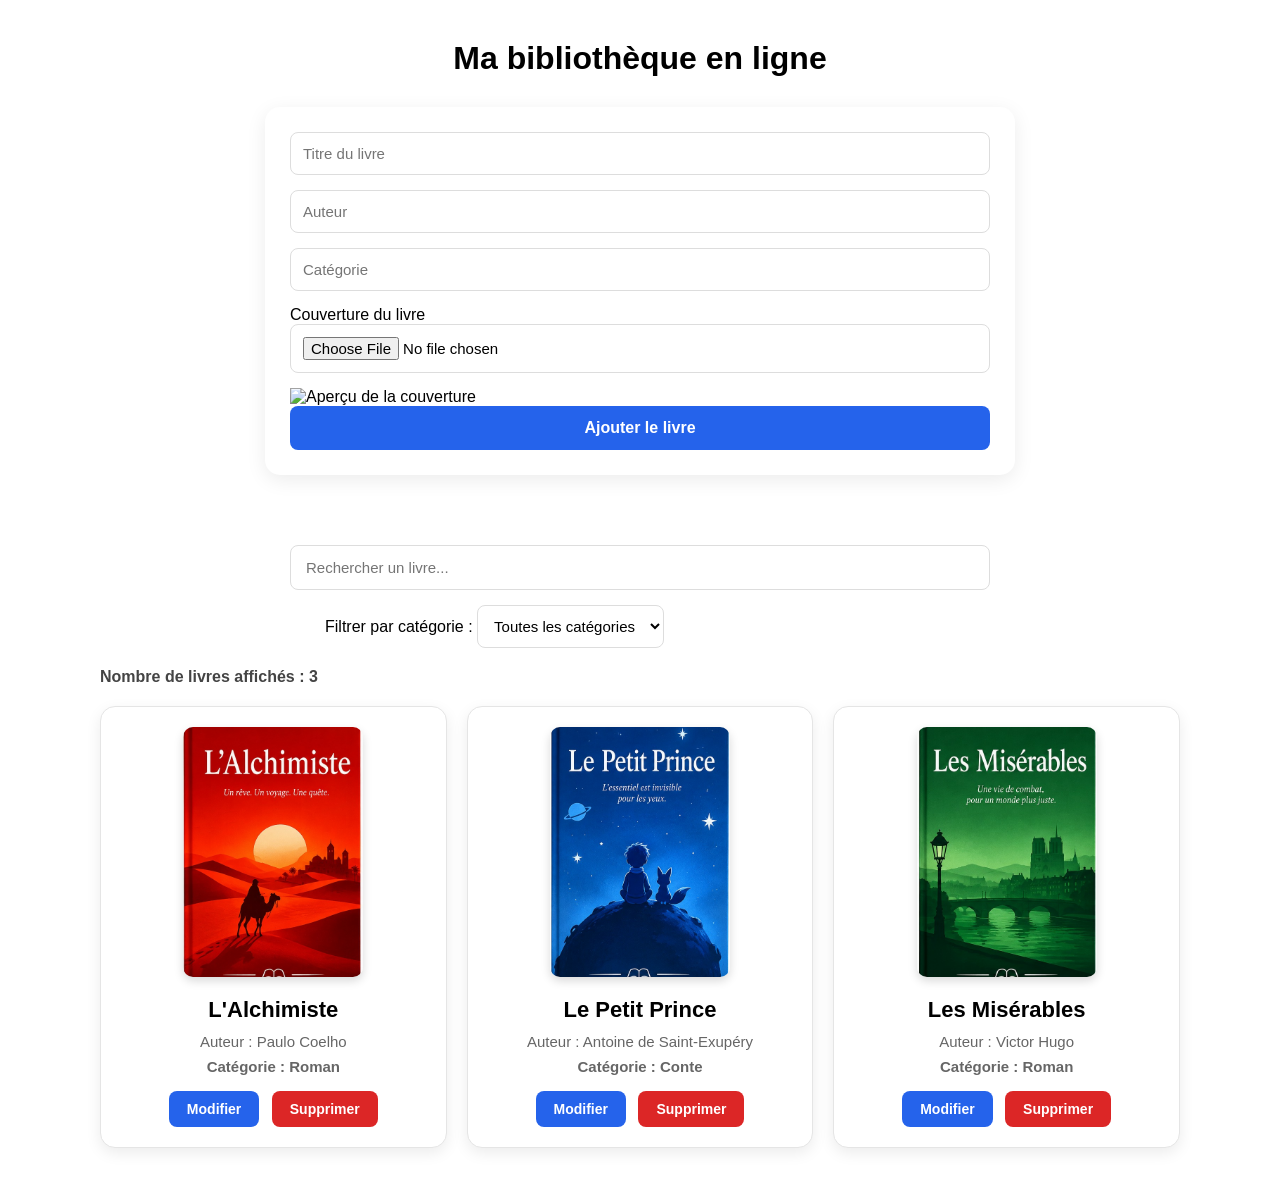
==== index.html @ dc3c6e4f "Premier commit : bibliothèque en ligne" ====
<!DOCTYPE html>
<html lang="fr">

<head>

    <meta charset="UTF-8">

    <meta name="viewport" content="width=device-width, initial-scale=1.0">

    <title>Bibliothèque en ligne</title>

    <link rel="stylesheet" href="style.css">

</head>

<body>

    <h1>Ma bibliothèque en ligne</h1>

    <form id="formulaire-livre">

        <input
            type="text"
            id="titre"
            placeholder="Titre du livre"
            required
        >

        <input
            type="text"
            id="auteur"
            placeholder="Auteur"
            required
        >

        <input
            type="text"
            id="categorie"
            placeholder="Catégorie"
            required
        >

        <label for="image">Couverture du livre</label>

<input
    type="file"
    id="image"
    accept="image/*"
>

<img
    id="aperçu-image"
    src=""
    alt="Aperçu de la couverture"
>
        <button type="submit" id="bouton-formulaire">
    Ajouter le livre
</button>

<button
    type="button"
    id="bouton-annuler"
    style="display: none;"
>
    Annuler la modification
</button>
    </form>
<div id="message"></div>
    <div class="recherche">

        <input
            type="text"
            id="recherche"
            placeholder="Rechercher un livre..."
        >  
      <div class="filtre-categorie">

    <label for="filtre-categorie">
        Filtrer par catégorie :
    </label>

    <select id="filtre-categorie">

        <option value="">
            Toutes les catégories
        </option>

    </select>

</div>

    </div>

    <p id="nombre-livres">Nombre de livres : 0</p>

    <div id="liste-livres"></div>

    <script src="script.js"></script>

</body>

</html>
---- style.css ----
body {
    font-family: Arial, sans-serif;
    margin: 40px;
}

h1 {
    text-align: center;
}
.carte-livre {
    border: 1px solid #ddd;
}
.carte-livre {

    border: 1px solid #ddd;
padding: 20px;
margin: 0;
border-radius: 10px;
box-shadow: 0 2px 8px rgba(0, 0, 0, 0.1);
}

.carte-livre p {
    margin: 8px 0;
    color: #666;
    font-size: 15px;
}

.carte-livre p:last-of-type {
    font-weight: bold;
}

#liste-livres {

    display: grid;
grid-template-columns: repeat(3, 1fr);
gap: 20px;
}
.carte-livre h2 {
    margin-top: 0;
    margin-bottom: 10px;
    font-size: 22px;
    font-weight: bold;
}
@media (max-width: 900px) {

    #liste-livres {

        grid-template-columns: repeat(2, 1fr);

    }
@media (max-width: 600px) {

    body {

        margin: 20px;

    }

    #liste-livres {

        grid-template-columns: 1fr;

    }

}
}

#liste-livres > p {
    grid-column: 1 / -1;
    text-align: center;
    padding: 40px 20px;
    color: #777;
    font-size: 18px;
}

.bouton-supprimer {

    background-color: #dc3545;

    color: white;

    border: none;

    padding: 10px 15px;

    border-radius: 6px;

    cursor: pointer;

    font-size: 14px;

}
.bouton-supprimer:hover {

    background-color: #b02a37;

}

#message {
    margin: 20px 0;
    padding: 10px;
    text-align: center;
    font-weight: bold;
}

.couverture-livre {
    width: 180px;
    height: 250px;
    object-fit: cover;
    display: block;
    margin: 0 auto 15px;
}
#liste-livres {
    display: grid;
    grid-template-columns: repeat(3, 1fr);
    gap: 20px;
    margin-top: 20px;
}

.carte-livre {
    padding: 20px;
    text-align: center;
    border: 1px solid #e5e5e5;
    border-radius: 15px;
    background-color: white;
    box-shadow: 0 5px 15px rgba(0, 0, 0, 0.08);
    transition: transform 0.3s ease, box-shadow 0.3s ease;
    animation: apparitionCarte 0.4s ease;
}
.couverture-livre {
    width: 180px;
    height: 250px;
    object-fit: cover;
    border-radius: 10px;
    display: block;
    margin: 0 auto 20px;
    box-shadow: 0 4px 10px rgba(0, 0, 0, 0.15);
}

.carte-livre:hover {
    transform: translateY(-5px);
    box-shadow: 0 10px 25px rgba(0, 0, 0, 0.12);
}

#nombre-livres {
    width: 90%;
    max-width: 1200px;
    margin: 20px auto;
    font-size: 16px;
    font-weight: bold;
    color: #444;
}

#formulaire-livre {
    width: 90%;
    max-width: 700px;
    margin: 30px auto;
    padding: 25px;
    background-color: white;
    border-radius: 15px;
    box-shadow: 0 5px 20px rgba(0, 0, 0, 0.08);
}

#formulaire-livre input[type="text"],
#formulaire-livre input[type="file"] {
    width: 100%;
    box-sizing: border-box;
    padding: 12px;
    margin-bottom: 15px;
    border: 1px solid #ddd;
    border-radius: 8px;
    font-size: 15px;
}

#formulaire-livre input:focus {
    outline: none;
    border-color: #2563eb;
    box-shadow: 0 0 0 3px rgba(37, 99, 235, 0.1);
}

#bouton-formulaire {
    width: 100%;
    padding: 13px;
    border: none;
    border-radius: 8px;
    background-color: #2563eb;
    color: white;
    font-size: 16px;
    font-weight: bold;
    cursor: pointer;
    transition: background-color 0.2s ease, transform 0.2s ease;
}

#bouton-formulaire:hover {
    background-color: #1d4ed8;
    transform: translateY(-2px);
}

.recherche,
.filtre-categorie {
    width: 90%;
    max-width: 700px;
    margin: 15px auto;
}

#filtre-categorie {
    padding: 11px 12px;
    border: 1px solid #ddd;
    border-radius: 8px;
    font-size: 15px;
    background-color: white;
    cursor: pointer;
}

#filtre-categorie:focus {
    outline: none;
    border-color: #2563eb;
}

#recherche {
    width: 100%;
    box-sizing: border-box;
    padding: 13px 15px;
    border: 1px solid #ddd;
    border-radius: 8px;
    font-size: 15px;
}

#recherche:focus {
    outline: none;
    border-color: #2563eb;
    box-shadow: 0 0 0 3px rgba(37, 99, 235, 0.1);
}

.bouton-modifier,
.bouton-supprimer {
    border: none;
    padding: 10px 18px;
    margin: 8px 4px 0;
    border-radius: 8px;
    cursor: pointer;
    font-size: 14px;
    font-weight: bold;
    transition: transform 0.2s ease, opacity 0.2s ease;
}

.bouton-modifier:hover,
.bouton-supprimer:hover {
    transform: translateY(-2px);
    opacity: 0.9;
}

.bouton-modifier {
    background-color: #2563eb;
    color: white;
}

.bouton-supprimer {
    background-color: #dc2626;
    color: white;
}

.bouton-modifier:hover {
    background-color: #1d4ed8;
}

.bouton-supprimer:hover {
    background-color: #b91c1c;
}
@media (max-width: 900px) {

    #liste-livres {
        grid-template-columns: repeat(2, 1fr);
    }

}

@media (max-width: 600px) {

    body {
        margin: 20px;
    }

    h1 {
        font-size: 28px;
    }

   @keyframes apparitionCarte {

    from {
        opacity: 0;
        transform: translateY(15px);
    }

    to {
        opacity: 1;
        transform: translateY(0);
    }

}

    #formulaire-livre {
        width: 100%;
        padding: 20px;
        box-sizing: border-box;
    }

    .recherche,
    .filtre-categorie {
        width: 100%;
    }

    #liste-livres {
        grid-template-columns: 1fr;
        width: 100%;
    }

    .couverture-livre {
        width: 150px;
        height: 210px;
    }

    .bouton-modifier,
    .bouton-supprimer {
        padding: 10px 14px;
    }
}

#liste-livres {
    width: 90%;
    max-width: 1200px;
    margin: 20px auto;
}
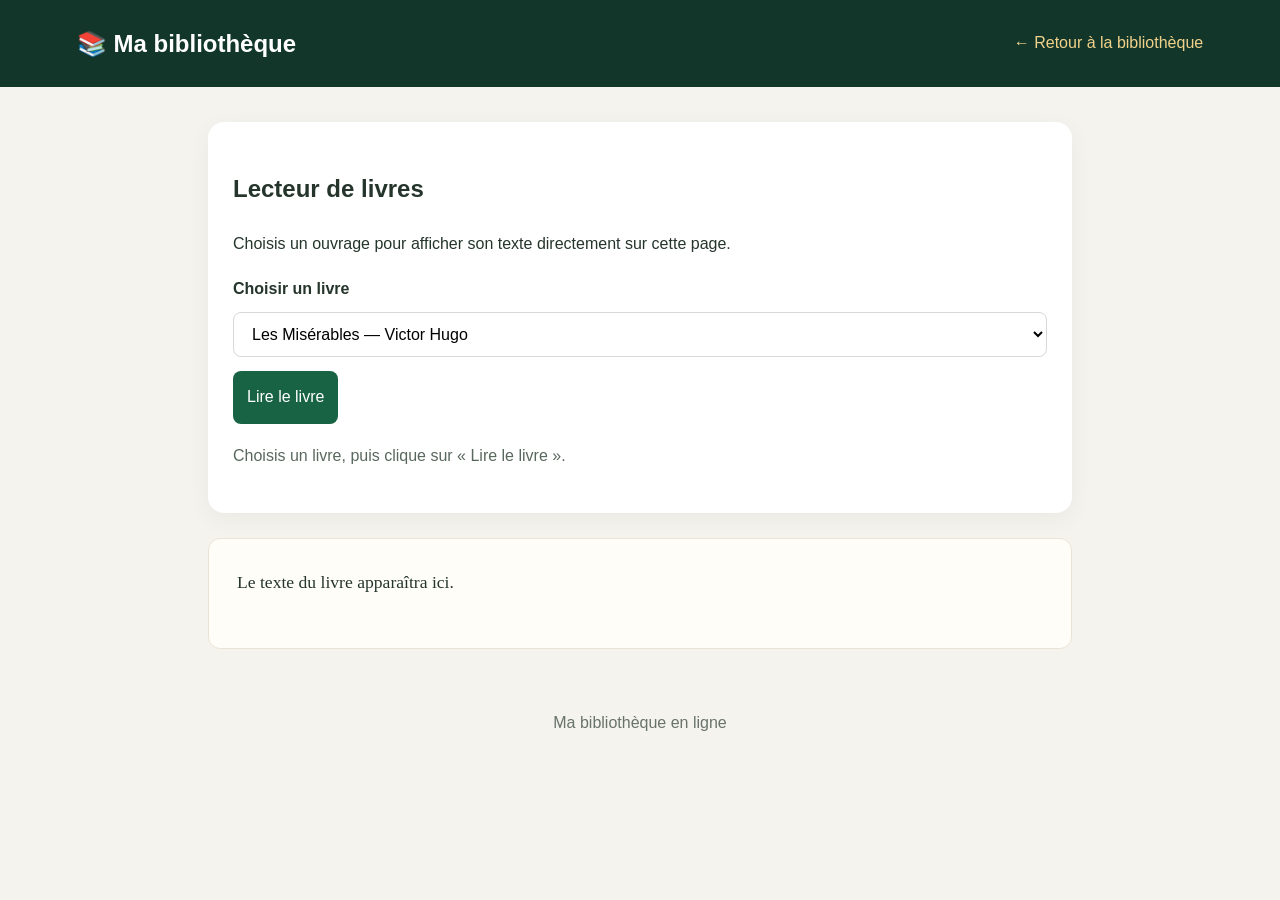
==== commit b3cbcf47: "Update index.html" ====
--- a/index.html
+++ b/index.html
@@ -1,102 +1,184 @@
+
 <!DOCTYPE html>
 <html lang="fr">
+<head>
+  <meta charset="UTF-8">
+  <meta name="viewport" content="width=device-width, initial-scale=1.0">
+  <meta name="theme-color" content="#12372a">
+  <title>Lecteur de livres | Ma bibliothèque</title>
+  <style>
+    * { box-sizing: border-box; }
+    body {
+      margin: 0;
+      font-family: Arial, sans-serif;
+      background: #f5f3ed;
+      color: #25352c;
+      line-height: 1.8;
+    }
+    header {
+      background: #12372a;
+      color: white;
+      padding: 22px 6%;
+      display: flex;
+      justify-content: space-between;
+      align-items: center;
+      flex-wrap: wrap;
+      gap: 12px;
+    }
+    header h1 { margin: 0; font-size: 1.5rem; }
+    header a { color: #f2d28b; text-decoration: none; }
+    main {
+      max-width: 900px;
+      margin: 35px auto;
+      padding: 0 18px;
+    }
+    .panel {
+      background: white;
+      border-radius: 16px;
+      padding: 25px;
+      box-shadow: 0 6px 25px #0000000c;
+    }
+    label { display: block; font-weight: bold; margin-bottom: 8px; }
+    select, button {
+      font: inherit;
+      padding: 12px 14px;
+      border-radius: 8px;
+    }
+    select {
+      width: 100%;
+      border: 1px solid #d5d9d4;
+      background: white;
+      margin-bottom: 14px;
+    }
+    button {
+      background: #176344;
+      color: white;
+      border: 0;
+      cursor: pointer;
+    }
+    button:hover { background: #104b32; }
+    #status { color: #59685e; margin: 18px 0; }
+    article {
+      margin-top: 25px;
+      padding: 28px;
+      background: #fffdf8;
+      border: 1px solid #e9e3d7;
+      border-radius: 12px;
+      font-family: Georgia, serif;
+      font-size: 1.1rem;
+      overflow-wrap: anywhere;
+    }
+    article h1, article h2, article h3 { line-height: 1.4; }
+    article p { margin: 0 0 1.2em; }
+    .source { margin-top: 20px; }
+    .source a { color: #176344; }
+    footer { text-align: center; padding: 25px; color: #68736b; }
+    @media (max-width: 600px) {
+      .panel, article { padding: 18px; }
+      header { padding: 18px; }
+    }
+  </style>
+</head>
+<body>
+  <header>
+    <h1>📚 Ma bibliothèque</h1>
+    <a href="index.html">← Retour à la bibliothèque</a>
+  </header>
 
-<head>
+  <main>
+    <section class="panel">
+      <h2>Lecteur de livres</h2>
+      <p>Choisis un ouvrage pour afficher son texte directement sur cette page.</p>
 
-    <meta charset="UTF-8">
+      <label for="bookSelect">Choisir un livre</label>
+      <select id="bookSelect">
+        <option value="Les_Mis%C3%A9rables/Tome_1">Les Misérables — Victor Hugo</option>
+        <option value="Le_Petit_Prince">Le Petit Prince — Antoine de Saint-Exupéry</option>
+        <option value="L%27Alchimiste">L’Alchimiste — Paulo Coelho</option>
+      </select>
 
-    <meta name="viewport" content="width=device-width, initial-scale=1.0">
+      <button id="readButton" type="button">Lire le livre</button>
+      <p id="status" role="status">Choisis un livre, puis clique sur « Lire le livre ».</p>
+    </section>
 
-    <title>Bibliothèque en ligne</title>
+    <article id="bookText">
+      <p>Le texte du livre apparaîtra ici.</p>
+    </article>
 
-    <link rel="stylesheet" href="style.css">
+    <p class="source" id="sourceLink"></p>
+  </main>
 
-</head>
+  <footer>Ma bibliothèque en ligne</footer>
 
-<body>
+  <script>
+    const select = document.getElementById("bookSelect");
+    const button = document.getElementById("readButton");
+    const status = document.getElementById("status");
+    const bookText = document.getElementById("bookText");
+    const sourceLink = document.getElementById("sourceLink");
 
-    <h1>Ma bibliothèque en ligne</h1>
+    async function loadBook() {
+      const page = select.value;
+      const title = select.options[select.selectedIndex].text;
 
-    <form id="formulaire-livre">
+      status.textContent = "Chargement du livre…";
+      bookText.replaceChildren();
+      sourceLink.replaceChildren();
 
-        <input
-            type="text"
-            id="titre"
-            placeholder="Titre du livre"
-            required
-        >
+      const url = "https://fr.wikisource.org/w/api.php?action=parse&page="
+        + page
+        + "&prop=text&format=json&origin=*";
 
-        <input
-            type="text"
-            id="auteur"
-            placeholder="Auteur"
-            required
-        >
+      try {
+        const response = await fetch(url);
+        if (!response.ok) throw new Error("Erreur réseau");
 
-        <input
-            type="text"
-            id="categorie"
-            placeholder="Catégorie"
-            required
-        >
+        const data = await response.json();
+        const html = data.parse && data.parse.text && data.parse.text["*"];
 
-        <label for="image">Couverture du livre</label>
+        if (!html) throw new Error("Texte indisponible");
 
-<input
-    type="file"
-    id="image"
-    accept="image/*"
->
+        const documentLivre = new DOMParser().parseFromString(html, "text/html");
+        documentLivre.querySelectorAll(
+          "script,style,iframe,form,nav,.navbox,.mw-editsection,.reference"
+        ).forEach(element => element.remove());
 
-<img
-    id="aperçu-image"
-    src=""
-    alt="Aperçu de la couverture"
->
-        <button type="submit" id="bouton-formulaire">
-    Ajouter le livre
-</button>
+        const contenu = documentLivre.querySelector(".mw-parser-output")
+          || documentLivre.body;
 
-<button
-    type="button"
-    id="bouton-annuler"
-    style="display: none;"
->
-    Annuler la modification
-</button>
-    </form>
-<div id="message"></div>
-    <div class="recherche">
+        const elements = contenu.querySelectorAll("h2,h3,h4,p,blockquote,ol,ul");
 
-        <input
-            type="text"
-            id="recherche"
-            placeholder="Rechercher un livre..."
-        >  
-      <div class="filtre-categorie">
+        if (!elements.length) throw new Error("Aucun texte trouvé");
 
-    <label for="filtre-categorie">
-        Filtrer par catégorie :
-    </label>
+        elements.forEach(element => {
+          const clone = document.createElement(element.tagName.toLowerCase());
+          clone.textContent = element.textContent.trim();
+          if (clone.textContent) bookText.appendChild(clone);
+        });
 
-    <select id="filtre-categorie">
+        if (!bookText.textContent.trim()) throw new Error("Texte vide");
 
-        <option value="">
-            Toutes les catégories
-        </option>
+        status.textContent = "Lecture : " + title;
+        const link = document.createElement("a");
+        link.href = "https://fr.wikisource.org/wiki/" + page;
+        link.target = "_blank";
+        link.rel = "noopener noreferrer";
+        link.textContent = "Consulter également la source sur Wikisource";
+        sourceLink.appendChild(link);
+      } catch (error) {
+        status.textContent =
+          "Impossible de charger ce texte pour le moment. Vérifie ta connexion ou essaie la source ci-dessous.";
 
-    </select>
+        const link = document.createElement("a");
+        link.href = "https://fr.wikisource.org/wiki/" + page;
+        link.target = "_blank";
+        link.rel = "noopener noreferrer";
+        link.textContent = "Ouvrir " + title + " sur Wikisource";
+        sourceLink.appendChild(link);
+      }
+    }
 
-</div>
-
-    </div>
-
-    <p id="nombre-livres">Nombre de livres : 0</p>
-
-    <div id="liste-livres"></div>
-
-    <script src="script.js"></script>
-
+    button.addEventListener("click", loadBook);
+  </script>
 </body>
-
-</html>+</html>
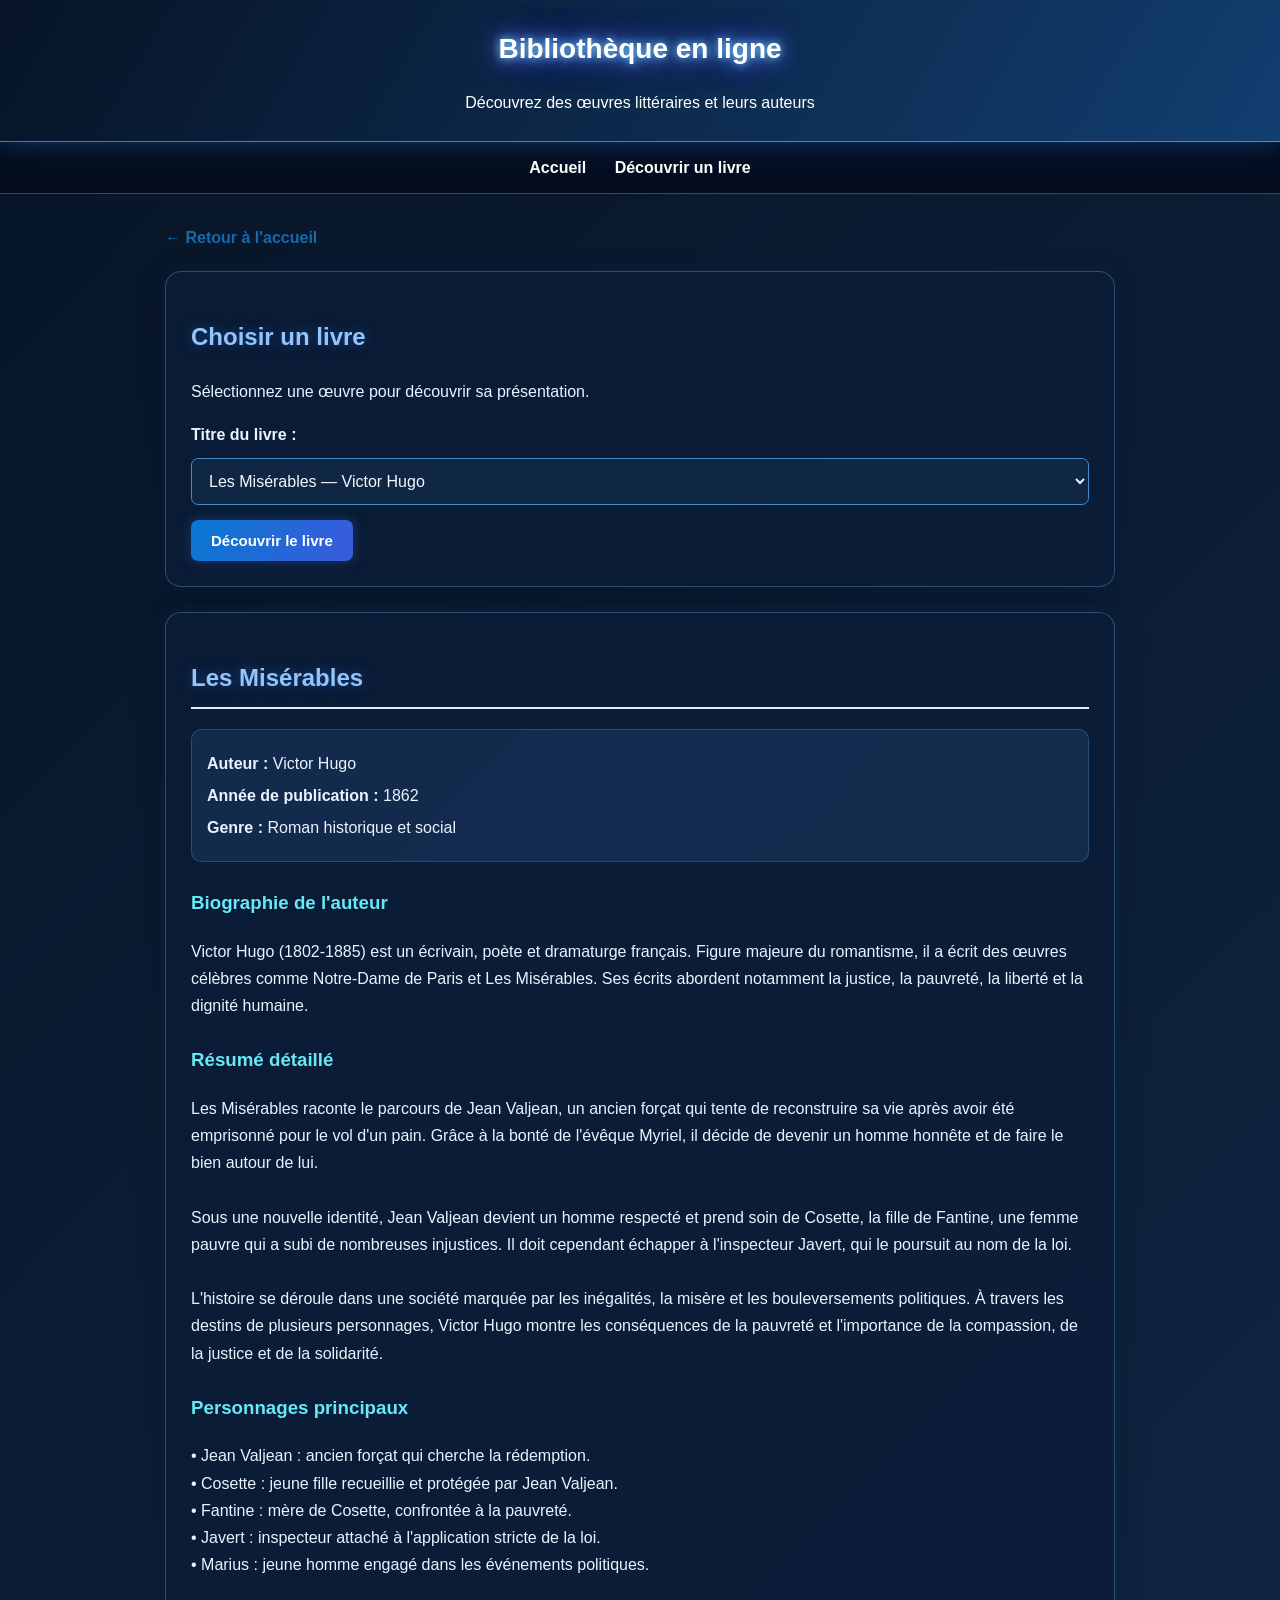
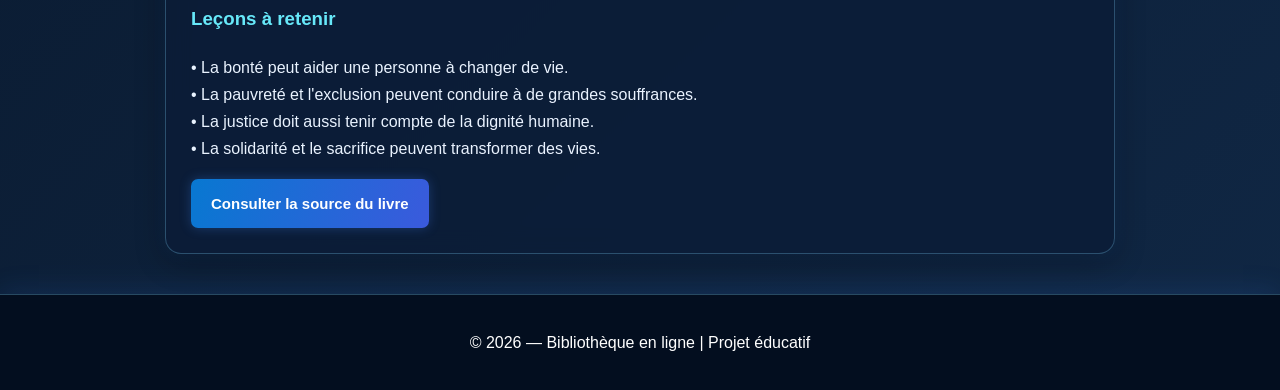
==== commit 879b0cba: "Update index.html" ====
--- a/index.html
+++ b/index.html
@@ -4,181 +4,583 @@
 <head>
   <meta charset="UTF-8">
   <meta name="viewport" content="width=device-width, initial-scale=1.0">
-  <meta name="theme-color" content="#12372a">
-  <title>Lecteur de livres | Ma bibliothèque</title>
+  <title>Découvrir un livre | Bibliothèque en ligne</title>
   <style>
-    * { box-sizing: border-box; }
+    * {
+      box-sizing: border-box;
+    }
+
     body {
       margin: 0;
       font-family: Arial, sans-serif;
-      background: #f5f3ed;
-      color: #25352c;
-      line-height: 1.8;
-    }
+      background: #f3f5f9;
+      color: #263238;
+      line-height: 1.7;
+    }
+
     header {
-      background: #12372a;
+      background: #17365d;
       color: white;
-      padding: 22px 6%;
-      display: flex;
-      justify-content: space-between;
-      align-items: center;
-      flex-wrap: wrap;
-      gap: 12px;
-    }
-    header h1 { margin: 0; font-size: 1.5rem; }
-    header a { color: #f2d28b; text-decoration: none; }
+      padding: 25px 15px;
+      text-align: center;
+    }
+
+    header h1 {
+      margin: 0;
+      font-size: 28px;
+    }
+
+    header p {
+      margin-bottom: 0;
+    }
+
+    nav {
+      background: #102744;
+      padding: 12px;
+      text-align: center;
+    }
+
+    nav a {
+      color: white;
+      text-decoration: none;
+      margin: 0 12px;
+      font-weight: bold;
+    }
+
+    nav a:hover {
+      text-decoration: underline;
+    }
+
     main {
-      max-width: 900px;
-      margin: 35px auto;
-      padding: 0 18px;
-    }
-    .panel {
+      width: 92%;
+      max-width: 950px;
+      margin: 30px auto;
+    }
+
+    .selection,
+    .carte {
       background: white;
-      border-radius: 16px;
       padding: 25px;
-      box-shadow: 0 6px 25px #0000000c;
-    }
-    label { display: block; font-weight: bold; margin-bottom: 8px; }
-    select, button {
-      font: inherit;
-      padding: 12px 14px;
-      border-radius: 8px;
-    }
+      border-radius: 12px;
+      box-shadow: 0 4px 14px rgba(0, 0, 0, 0.08);
+      margin-bottom: 25px;
+    }
+
+    label {
+      display: block;
+      margin-bottom: 10px;
+      font-weight: bold;
+    }
+
     select {
       width: 100%;
-      border: 1px solid #d5d9d4;
+      padding: 13px;
+      border: 1px solid #cbd5e1;
+      border-radius: 7px;
+      font-size: 16px;
       background: white;
-      margin-bottom: 14px;
-    }
-    button {
-      background: #176344;
+      margin-bottom: 15px;
+    }
+
+    button,
+    .bouton {
+      display: inline-block;
+      background: #1769aa;
       color: white;
-      border: 0;
+      border: none;
+      padding: 12px 20px;
+      border-radius: 7px;
+      font-size: 15px;
+      font-weight: bold;
+      text-decoration: none;
       cursor: pointer;
     }
-    button:hover { background: #104b32; }
-    #status { color: #59685e; margin: 18px 0; }
-    article {
+
+    button:hover,
+    .bouton:hover {
+      background: #104b7c;
+    }
+
+    .carte h2 {
+      color: #17365d;
+      border-bottom: 2px solid #e5edf5;
+      padding-bottom: 8px;
+    }
+
+    .carte h3 {
+      color: #1769aa;
       margin-top: 25px;
-      padding: 28px;
-      background: #fffdf8;
-      border: 1px solid #e9e3d7;
-      border-radius: 12px;
-      font-family: Georgia, serif;
-      font-size: 1.1rem;
-      overflow-wrap: anywhere;
-    }
-    article h1, article h2, article h3 { line-height: 1.4; }
-    article p { margin: 0 0 1.2em; }
-    .source { margin-top: 20px; }
-    .source a { color: #176344; }
-    footer { text-align: center; padding: 25px; color: #68736b; }
+    }
+
+    .infos {
+      background: #edf5fc;
+      padding: 15px;
+      border-radius: 8px;
+      margin: 18px 0;
+    }
+
+    .infos p {
+      margin: 5px 0;
+    }
+
+    #resume,
+    #biographie,
+    #personnages,
+    #lecons {
+      white-space: pre-line;
+    }
+
+    .retour {
+      display: inline-block;
+      margin-bottom: 20px;
+      color: #1769aa;
+      font-weight: bold;
+      text-decoration: none;
+    }
+
+    footer {
+      background: #102744;
+      color: white;
+      text-align: center;
+      padding: 18px;
+      margin-top: 40px;
+    }
+
     @media (max-width: 600px) {
-      .panel, article { padding: 18px; }
-      header { padding: 18px; }
-    }
+      header h1 {
+        font-size: 23px;
+      }
+
+      nav a {
+        display: inline-block;
+        margin: 5px 8px;
+      }
+
+      .selection,
+      .carte {
+        padding: 18px;
+      }
+    }
+    /* ===== AMBIANCE LUMINEUSE ANIMÉE ===== */
+
+body {
+  position: relative;
+  overflow-x: hidden;
+  background: linear-gradient(
+    135deg,
+    #071426,
+    #102744,
+    #201447,
+    #071426
+  );
+  background-size: 300% 300%;
+  animation: fondLumineux 14s ease infinite;
+  color: #f3f7ff;
+}
+
+@keyframes fondLumineux {
+  0%   { background-position: 0% 50%; }
+  50%  { background-position: 100% 50%; }
+  100% { background-position: 0% 50%; }
+}
+
+/* En-tête lumineux */
+
+header {
+  position: relative;
+  overflow: hidden;
+  background: linear-gradient(120deg, #071426, #123e70, #54258a);
+  background-size: 200% 200%;
+  animation: lumiereEntete 8s ease infinite;
+  border-bottom: 1px solid rgba(120, 190, 255, 0.6);
+  box-shadow: 0 0 25px rgba(40, 140, 255, 0.35);
+}
+
+@keyframes lumiereEntete {
+  0%   { background-position: 0% 50%; }
+  50%  { background-position: 100% 50%; }
+  100% { background-position: 0% 50%; }
+}
+
+header h1 {
+  text-shadow:
+    0 0 8px #7dd3fc,
+    0 0 20px #398bff,
+    0 0 35px #7c3aed;
+}
+
+/* Navigation */
+
+nav {
+  background: rgba(3, 13, 30, 0.92);
+  border-bottom: 1px solid rgba(96, 165, 250, 0.4);
+}
+
+nav a {
+  transition: color 0.3s ease, text-shadow 0.3s ease;
+}
+
+nav a:hover {
+  color: #7dd3fc;
+  text-shadow: 0 0 12px #38bdf8;
+}
+
+/* Cartes avec effet de verre */
+
+.selection,
+.carte {
+  position: relative;
+  overflow: hidden;
+  color: #eaf3ff;
+  background: rgba(12, 29, 55, 0.82);
+  border: 1px solid rgba(125, 211, 252, 0.28);
+  border-radius: 16px;
+  box-shadow:
+    0 8px 30px rgba(0, 0, 0, 0.3),
+    0 0 18px rgba(59, 130, 246, 0.12);
+  backdrop-filter: blur(12px);
+  transition:
+    transform 0.35s ease,
+    box-shadow 0.35s ease,
+    border-color 0.35s ease;
+}
+
+.selection:hover,
+.carte:hover {
+  transform: translateY(-4px);
+  border-color: rgba(125, 211, 252, 0.75);
+  box-shadow:
+    0 12px 35px rgba(0, 0, 0, 0.35),
+    0 0 22px rgba(56, 189, 248, 0.25),
+    0 0 45px rgba(139, 92, 246, 0.15);
+}
+
+.carte h2,
+.selection h2 {
+  color: #93c5fd;
+  text-shadow: 0 0 12px rgba(59, 130, 246, 0.4);
+}
+
+.carte h3 {
+  color: #67e8f9;
+}
+
+/* Zone d'informations */
+
+.infos {
+  background: rgba(30, 64, 110, 0.45);
+  border: 1px solid rgba(125, 211, 252, 0.2);
+  border-radius: 10px;
+}
+
+/* Sélecteur de livre */
+
+select {
+  color: #f3f7ff;
+  background: #102744;
+  border: 1px solid #438bd1;
+  transition: box-shadow 0.3s ease;
+}
+
+select:focus {
+  outline: none;
+  border-color: #67e8f9;
+  box-shadow: 0 0 15px rgba(34, 211, 238, 0.45);
+}
+
+/* Boutons lumineux */
+
+button,
+.bouton {
+  color: white;
+  background: linear-gradient(110deg, #0878d1, #6d3ce8);
+  background-size: 200% 200%;
+  box-shadow: 0 0 12px rgba(59, 130, 246, 0.3);
+  transition:
+    transform 0.3s ease,
+    box-shadow 0.3s ease,
+    background-position 0.4s ease;
+}
+
+button:hover,
+.bouton:hover {
+  transform: translateY(-3px) scale(1.02);
+  background-position: 100% 50%;
+  box-shadow:
+    0 0 12px #38bdf8,
+    0 0 25px rgba(59, 130, 246, 0.65),
+    0 0 40px rgba(139, 92, 246, 0.3);
+}
+
+/* Apparition progressive du contenu */
+
+.carte h2,
+.carte h3,
+.carte p,
+.carte .infos {
+  animation: apparition 0.7s ease both;
+}
+
+@keyframes apparition {
+  from {
+    opacity: 0;
+    transform: translateY(12px);
+  }
+  to {
+    opacity: 1;
+    transform: translateY(0);
+  }
+}
+
+/* Pied de page */
+
+footer {
+  background: rgba(3, 13, 30, 0.95);
+  border-top: 1px solid rgba(125, 211, 252, 0.3);
+  box-shadow: 0 -5px 25px rgba(59, 130, 246, 0.12);
+}
+
+/* Respect des préférences d'accessibilité */
+
+@media (prefers-reduced-motion: reduce) {
+  *,
+  *::before,
+  *::after {
+    animation-duration: 0.01ms !important;
+    animation-iteration-count: 1 !important;
+    transition-duration: 0.01ms !important;
+    scroll-behavior: auto !important;
+  }
+}
   </style>
 </head>
+
 <body>
   <header>
-    <h1>📚 Ma bibliothèque</h1>
-    <a href="index.html">← Retour à la bibliothèque</a>
+    <h1>Bibliothèque en ligne</h1>
+    <p>Découvrez des œuvres littéraires et leurs auteurs</p>
   </header>
 
+  <nav>
+    <a href="index.html">Accueil</a>
+    <a href="lecteur.html">Découvrir un livre</a>
+  </nav>
+
   <main>
-    <section class="panel">
-      <h2>Lecteur de livres</h2>
-      <p>Choisis un ouvrage pour afficher son texte directement sur cette page.</p>
-
-      <label for="bookSelect">Choisir un livre</label>
+    <a class="retour" href="index.html">← Retour à l'accueil</a>
+
+    <section class="selection">
+      <h2>Choisir un livre</h2>
+      <p>Sélectionnez une œuvre pour découvrir sa présentation.</p>
+
+      <label for="bookSelect">Titre du livre :</label>
+
       <select id="bookSelect">
-        <option value="Les_Mis%C3%A9rables/Tome_1">Les Misérables — Victor Hugo</option>
-        <option value="Le_Petit_Prince">Le Petit Prince — Antoine de Saint-Exupéry</option>
-        <option value="L%27Alchimiste">L’Alchimiste — Paulo Coelho</option>
+        <option value="miserables">Les Misérables — Victor Hugo</option>
+        <option value="petit-prince">Le Petit Prince — Antoine de Saint-Exupéry</option>
+        <option value="alchimiste">L'Alchimiste — Paulo Coelho</option>
       </select>
 
-      <button id="readButton" type="button">Lire le livre</button>
-      <p id="status" role="status">Choisis un livre, puis clique sur « Lire le livre ».</p>
+      <button id="discoverButton" type="button">
+        Découvrir le livre
+      </button>
     </section>
 
-    <article id="bookText">
-      <p>Le texte du livre apparaîtra ici.</p>
+    <article class="carte" id="bookCard">
+      <h2 id="titre">Les Misérables</h2>
+
+      <div class="infos">
+        <p><strong>Auteur :</strong> <span id="auteur"></span></p>
+        <p><strong>Année de publication :</strong> <span id="annee"></span></p>
+        <p><strong>Genre :</strong> <span id="genre"></span></p>
+      </div>
+
+      <h3>Biographie de l'auteur</h3>
+      <p id="biographie"></p>
+
+      <h3>Résumé détaillé</h3>
+      <p id="resume"></p>
+
+      <h3>Personnages principaux</h3>
+      <p id="personnages"></p>
+
+      <h3>Leçons à retenir</h3>
+      <p id="lecons"></p>
+
+      <div id="sourceLink"></div>
     </article>
-
-    <p class="source" id="sourceLink"></p>
   </main>
 
-  <footer>Ma bibliothèque en ligne</footer>
+  <footer>
+    <p>© 2026 — Bibliothèque en ligne | Projet éducatif</p>
+  </footer>
 
   <script>
-    const select = document.getElementById("bookSelect");
-    const button = document.getElementById("readButton");
-    const status = document.getElementById("status");
-    const bookText = document.getElementById("bookText");
-    const sourceLink = document.getElementById("sourceLink");
-
-    async function loadBook() {
-      const page = select.value;
-      const title = select.options[select.selectedIndex].text;
-
-      status.textContent = "Chargement du livre…";
-      bookText.replaceChildren();
+    const books = {
+      "miserables": {
+        titre: "Les Misérables",
+        auteur: "Victor Hugo",
+        annee: "1862",
+        genre: "Roman historique et social",
+
+        biographie:
+          "Victor Hugo (1802-1885) est un écrivain, poète et dramaturge français. " +
+          "Figure majeure du romantisme, il a écrit des œuvres célèbres comme " +
+          "Notre-Dame de Paris et Les Misérables. Ses écrits abordent notamment " +
+          "la justice, la pauvreté, la liberté et la dignité humaine.",
+
+        resume:
+          "Les Misérables raconte le parcours de Jean Valjean, un ancien forçat " +
+          "qui tente de reconstruire sa vie après avoir été emprisonné pour le vol " +
+          "d'un pain. Grâce à la bonté de l'évêque Myriel, il décide de devenir " +
+          "un homme honnête et de faire le bien autour de lui.\n\n" +
+          "Sous une nouvelle identité, Jean Valjean devient un homme respecté et " +
+          "prend soin de Cosette, la fille de Fantine, une femme pauvre qui a subi " +
+          "de nombreuses injustices. Il doit cependant échapper à l'inspecteur " +
+          "Javert, qui le poursuit au nom de la loi.\n\n" +
+          "L'histoire se déroule dans une société marquée par les inégalités, " +
+          "la misère et les bouleversements politiques. À travers les destins de " +
+          "plusieurs personnages, Victor Hugo montre les conséquences de la " +
+          "pauvreté et l'importance de la compassion, de la justice et de la solidarité.",
+
+        personnages:
+          "• Jean Valjean : ancien forçat qui cherche la rédemption.\n" +
+          "• Cosette : jeune fille recueillie et protégée par Jean Valjean.\n" +
+          "• Fantine : mère de Cosette, confrontée à la pauvreté.\n" +
+          "• Javert : inspecteur attaché à l'application stricte de la loi.\n" +
+          "• Marius : jeune homme engagé dans les événements politiques.",
+
+        lecons:
+          "• La bonté peut aider une personne à changer de vie.\n" +
+          "• La pauvreté et l'exclusion peuvent conduire à de grandes souffrances.\n" +
+          "• La justice doit aussi tenir compte de la dignité humaine.\n" +
+          "• La solidarité et le sacrifice peuvent transformer des vies.",
+
+        url: "https://fr.wikisource.org/wiki/Les_Misérables"
+      },
+
+      "petit-prince": {
+        titre: "Le Petit Prince",
+        auteur: "Antoine de Saint-Exupéry",
+        annee: "1943",
+        genre: "Conte philosophique",
+
+        biographie:
+          "Antoine de Saint-Exupéry (1900-1944) est un écrivain et aviateur " +
+          "français. Son expérience de pilote a influencé plusieurs de ses œuvres. " +
+          "Le Petit Prince, publié en 1943, est devenu un livre célèbre dans le " +
+          "monde entier pour sa réflexion sur l'amitié, l'amour et le sens de la vie.",
+
+        resume:
+          "Le récit commence lorsqu'un aviateur tombe en panne dans le désert " +
+          "du Sahara. Il y rencontre un mystérieux petit garçon venu d'une autre " +
+          "planète : le Petit Prince.\n\n" +
+          "Au fil de leurs conversations, le garçon raconte son voyage à travers " +
+          "plusieurs astéroïdes. Il y a rencontré des personnages qui représentent " +
+          "différentes attitudes humaines, comme le besoin de pouvoir, la vanité " +
+          "ou l'obsession du travail.\n\n" +
+          "Sur Terre, le Petit Prince découvre le renard, qui lui apprend que les " +
+          "liens affectifs demandent du temps et de la responsabilité. Il comprend " +
+          "ainsi la valeur particulière de la rose qu'il a laissée sur sa planète.\n\n" +
+          "À travers ce voyage, le livre invite le lecteur à regarder au-delà des " +
+          "apparences et à retrouver l'émerveillement, l'amitié et l'essentiel.",
+
+        personnages:
+          "• Le Petit Prince : un enfant curieux qui cherche à comprendre le monde.\n" +
+          "• L'aviateur : le narrateur qui rencontre le Petit Prince.\n" +
+          "• La rose : une fleur à laquelle le Petit Prince est profondément attaché.\n" +
+          "• Le renard : il enseigne au Petit Prince la valeur des liens affectifs.\n" +
+          "• Le serpent : personnage mystérieux associé au retour du Petit Prince.",
+
+        lecons:
+          "• L'amitié se construit avec du temps et de l'attention.\n" +
+          "• Il faut prendre soin de ceux que l'on aime.\n" +
+          "• Les apparences ne révèlent pas toujours la vraie valeur des choses.\n" +
+          "• L'imagination aide à mieux comprendre le monde.",
+
+        url: "https://fr.wikipedia.org/wiki/Le_Petit_Prince"
+      },
+
+      "alchimiste": {
+        titre: "L'Alchimiste",
+        auteur: "Paulo Coelho",
+        annee: "1988",
+        genre: "Roman philosophique",
+
+        biographie:
+          "Paulo Coelho, né en 1947 au Brésil, est un écrivain connu dans le monde " +
+          "entier. Ses romans abordent souvent la quête de soi, les rêves, la " +
+          "spiritualité et les choix qui donnent un sens à l'existence. " +
+          "L'Alchimiste est l'une de ses œuvres les plus connues.",
+
+        resume:
+          "L'Alchimiste raconte l'histoire de Santiago, un jeune berger espagnol " +
+          "qui fait un rêve récurrent au sujet d'un trésor situé près des pyramides " +
+          "d'Égypte. Encouragé à poursuivre ce rêve, il décide de quitter son pays.\n\n" +
+          "Pendant son voyage, Santiago rencontre plusieurs personnes qui l'aident " +
+          "à avancer, notamment un roi mystérieux, un marchand de cristaux et un " +
+          "alchimiste. Chacune de ces rencontres lui apprend quelque chose sur " +
+          "la patience, le courage et la confiance en soi.\n\n" +
+          "Son parcours est ponctué d'obstacles et de découvertes. Santiago apprend " +
+          "à observer le monde, à écouter son intuition et à comprendre ce qui compte " +
+          "réellement pour lui.\n\n" +
+          "Le roman propose une réflexion sur les rêves personnels et sur la manière " +
+          "dont le voyage peut transformer celui qui le réalise.",
+
+        personnages:
+          "• Santiago : jeune berger qui part à la recherche d'un trésor.\n" +
+          "• Le roi de Salem : personnage qui encourage Santiago à poursuivre son rêve.\n" +
+          "• Le marchand de cristaux : il apprend à Santiago la patience et le travail.\n" +
+          "• L'alchimiste : guide qui accompagne Santiago dans sa quête.\n" +
+          "• Fatima : jeune femme que Santiago rencontre au cours de son voyage.",
+
+        lecons:
+          "• Il est important d'oser poursuivre ses rêves.\n" +
+          "• Les difficultés peuvent devenir des occasions d'apprendre.\n" +
+          "• La patience et la persévérance aident à avancer.\n" +
+          "• Le chemin parcouru peut être aussi important que le résultat.",
+
+        url: "https://fr.wikipedia.org/wiki/L%27Alchimiste_(Coelho)"
+      }
+    };
+
+    const bookSelect = document.getElementById("bookSelect");
+    const discoverButton = document.getElementById("discoverButton");
+
+    function showBook() {
+      const book = books[bookSelect.value];
+
+      if (!book) {
+        return;
+      }
+
+      document.getElementById("titre").textContent = book.titre;
+      document.getElementById("auteur").textContent = book.auteur;
+      document.getElementById("annee").textContent = book.annee;
+      document.getElementById("genre").textContent = book.genre;
+      document.getElementById("biographie").textContent = book.biographie;
+      document.getElementById("resume").textContent = book.resume;
+      document.getElementById("personnages").textContent = book.personnages;
+      document.getElementById("lecons").textContent = book.lecons;
+
+      const sourceLink = document.getElementById("sourceLink");
       sourceLink.replaceChildren();
 
-      const url = "https://fr.wikisource.org/w/api.php?action=parse&page="
-        + page
-        + "&prop=text&format=json&origin=*";
-
-      try {
-        const response = await fetch(url);
-        if (!response.ok) throw new Error("Erreur réseau");
-
-        const data = await response.json();
-        const html = data.parse && data.parse.text && data.parse.text["*"];
-
-        if (!html) throw new Error("Texte indisponible");
-
-        const documentLivre = new DOMParser().parseFromString(html, "text/html");
-        documentLivre.querySelectorAll(
-          "script,style,iframe,form,nav,.navbox,.mw-editsection,.reference"
-        ).forEach(element => element.remove());
-
-        const contenu = documentLivre.querySelector(".mw-parser-output")
-          || documentLivre.body;
-
-        const elements = contenu.querySelectorAll("h2,h3,h4,p,blockquote,ol,ul");
-
-        if (!elements.length) throw new Error("Aucun texte trouvé");
-
-        elements.forEach(element => {
-          const clone = document.createElement(element.tagName.toLowerCase());
-          clone.textContent = element.textContent.trim();
-          if (clone.textContent) bookText.appendChild(clone);
-        });
-
-        if (!bookText.textContent.trim()) throw new Error("Texte vide");
-
-        status.textContent = "Lecture : " + title;
-        const link = document.createElement("a");
-        link.href = "https://fr.wikisource.org/wiki/" + page;
-        link.target = "_blank";
-        link.rel = "noopener noreferrer";
-        link.textContent = "Consulter également la source sur Wikisource";
-        sourceLink.appendChild(link);
-      } catch (error) {
-        status.textContent =
-          "Impossible de charger ce texte pour le moment. Vérifie ta connexion ou essaie la source ci-dessous.";
-
-        const link = document.createElement("a");
-        link.href = "https://fr.wikisource.org/wiki/" + page;
-        link.target = "_blank";
-        link.rel = "noopener noreferrer";
-        link.textContent = "Ouvrir " + title + " sur Wikisource";
-        sourceLink.appendChild(link);
-      }
-    }
-
-    button.addEventListener("click", loadBook);
+      const link = document.createElement("a");
+      link.href = book.url;
+      link.target = "_blank";
+      link.rel = "noopener noreferrer";
+      link.className = "bouton";
+      link.textContent = "Consulter la source du livre";
+
+      sourceLink.appendChild(link);
+    }
+
+    discoverButton.addEventListener("click", showBook);
+
+    bookSelect.addEventListener("change", showBook);
+
+    showBook();
   </script>
 </body>
 </html>
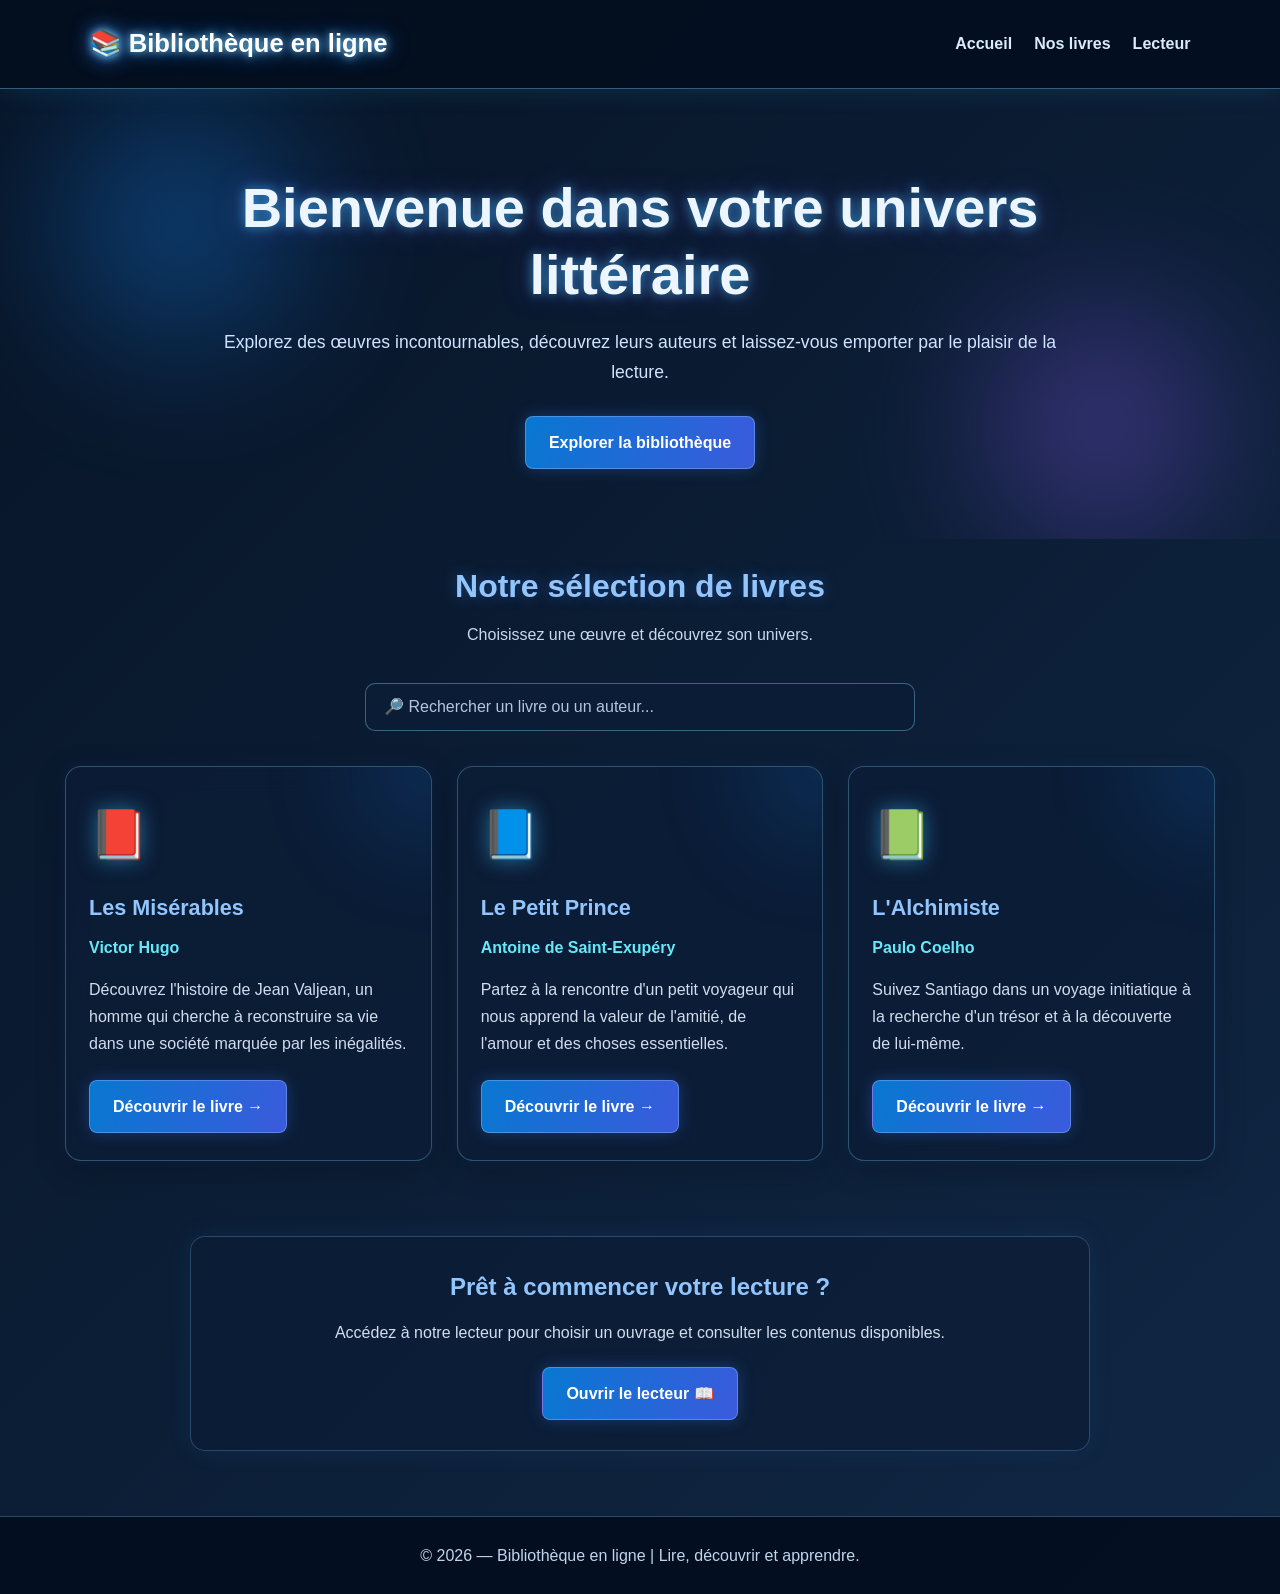
==== commit cc06bedc: "Update index.html" ====
--- a/index.html
+++ b/index.html
@@ -4,583 +4,540 @@
 <head>
   <meta charset="UTF-8">
   <meta name="viewport" content="width=device-width, initial-scale=1.0">
-  <title>Découvrir un livre | Bibliothèque en ligne</title>
+  <meta name="theme-color" content="#071426">
+
+  <title>Accueil | Bibliothèque en ligne</title>
+
   <style>
     * {
       box-sizing: border-box;
+      margin: 0;
+      padding: 0;
     }
 
     body {
-      margin: 0;
       font-family: Arial, sans-serif;
-      background: #f3f5f9;
-      color: #263238;
+      color: #edf5ff;
+      background: linear-gradient(
+        135deg,
+        #071426,
+        #102744,
+        #201447,
+        #071426
+      );
+      background-size: 300% 300%;
+      animation: fondLumineux 15s ease infinite;
       line-height: 1.7;
+      min-height: 100vh;
+      overflow-x: hidden;
+    }
+
+    @keyframes fondLumineux {
+      0% { background-position: 0% 50%; }
+      50% { background-position: 100% 50%; }
+      100% { background-position: 0% 50%; }
     }
 
     header {
-      background: #17365d;
+      padding: 22px 7%;
+      display: flex;
+      justify-content: space-between;
+      align-items: center;
+      gap: 15px;
+      flex-wrap: wrap;
+      background: rgba(3, 13, 30, 0.85);
+      border-bottom: 1px solid rgba(125, 211, 252, 0.4);
+      box-shadow: 0 0 25px rgba(56, 189, 248, 0.15);
+      position: relative;
+      z-index: 2;
+    }
+
+    header h1 {
+      font-size: 1.6rem;
       color: white;
-      padding: 25px 15px;
+      text-shadow:
+        0 0 8px #7dd3fc,
+        0 0 22px #398bff;
+    }
+
+    nav {
+      display: flex;
+      flex-wrap: wrap;
+      gap: 22px;
+    }
+
+    nav a {
+      color: #dbeafe;
+      text-decoration: none;
+      font-weight: bold;
+      transition: color 0.3s, text-shadow 0.3s;
+    }
+
+    nav a:hover {
+      color: #67e8f9;
+      text-shadow: 0 0 12px #38bdf8;
+    }
+
+    .hero {
       text-align: center;
-    }
-
-    header h1 {
-      margin: 0;
-      font-size: 28px;
-    }
-
-    header p {
-      margin-bottom: 0;
-    }
-
-    nav {
-      background: #102744;
-      padding: 12px;
-      text-align: center;
-    }
-
-    nav a {
-      color: white;
-      text-decoration: none;
-      margin: 0 12px;
-      font-weight: bold;
-    }
-
-    nav a:hover {
-      text-decoration: underline;
-    }
-
-    main {
-      width: 92%;
-      max-width: 950px;
-      margin: 30px auto;
-    }
-
-    .selection,
-    .carte {
-      background: white;
-      padding: 25px;
-      border-radius: 12px;
-      box-shadow: 0 4px 14px rgba(0, 0, 0, 0.08);
-      margin-bottom: 25px;
-    }
-
-    label {
-      display: block;
-      margin-bottom: 10px;
-      font-weight: bold;
-    }
-
-    select {
-      width: 100%;
-      padding: 13px;
-      border: 1px solid #cbd5e1;
-      border-radius: 7px;
-      font-size: 16px;
-      background: white;
-      margin-bottom: 15px;
-    }
-
-    button,
+      padding: 85px 20px 70px;
+      position: relative;
+      overflow: hidden;
+    }
+
+    .hero::before,
+    .hero::after {
+      content: "";
+      position: absolute;
+      width: 230px;
+      height: 230px;
+      border-radius: 50%;
+      filter: blur(75px);
+      opacity: 0.35;
+      pointer-events: none;
+      animation: halo 7s ease-in-out infinite alternate;
+    }
+
+    .hero::before {
+      background: #168bff;
+      top: 20px;
+      left: 5%;
+    }
+
+    .hero::after {
+      background: #8b5cf6;
+      right: 5%;
+      bottom: 0;
+      animation-delay: 2s;
+    }
+
+    @keyframes halo {
+      from { transform: translate(0, 0) scale(0.9); }
+      to { transform: translate(25px, -15px) scale(1.2); }
+    }
+
+    .hero-content {
+      position: relative;
+      z-index: 1;
+      max-width: 850px;
+      margin: auto;
+    }
+
+    .hero h2 {
+      font-size: clamp(2rem, 5vw, 3.5rem);
+      line-height: 1.2;
+      margin-bottom: 20px;
+      text-shadow:
+        0 0 12px rgba(56, 189, 248, 0.7),
+        0 0 30px rgba(139, 92, 246, 0.4);
+      animation: apparition 1s ease both;
+    }
+
+    .hero p {
+      font-size: 1.1rem;
+      color: #d1e4ff;
+      margin-bottom: 28px;
+      animation: apparition 1.3s ease both;
+    }
+
+    @keyframes apparition {
+      from {
+        opacity: 0;
+        transform: translateY(20px);
+      }
+      to {
+        opacity: 1;
+        transform: translateY(0);
+      }
+    }
+
     .bouton {
       display: inline-block;
-      background: #1769aa;
+      padding: 12px 23px;
+      border-radius: 8px;
       color: white;
-      border: none;
-      padding: 12px 20px;
-      border-radius: 7px;
-      font-size: 15px;
+      background: linear-gradient(110deg, #0878d1, #6d3ce8);
+      background-size: 200% 200%;
+      text-decoration: none;
       font-weight: bold;
-      text-decoration: none;
-      cursor: pointer;
-    }
-
-    button:hover,
+      border: 1px solid rgba(147, 197, 253, 0.4);
+      box-shadow: 0 0 16px rgba(59, 130, 246, 0.3);
+      transition:
+        transform 0.3s ease,
+        box-shadow 0.3s ease,
+        background-position 0.4s ease;
+    }
+
     .bouton:hover {
-      background: #104b7c;
-    }
-
-    .carte h2 {
-      color: #17365d;
-      border-bottom: 2px solid #e5edf5;
-      padding-bottom: 8px;
-    }
-
-    .carte h3 {
-      color: #1769aa;
-      margin-top: 25px;
-    }
-
-    .infos {
-      background: #edf5fc;
-      padding: 15px;
-      border-radius: 8px;
-      margin: 18px 0;
-    }
-
-    .infos p {
-      margin: 5px 0;
-    }
-
-    #resume,
-    #biographie,
-    #personnages,
-    #lecons {
-      white-space: pre-line;
-    }
-
-    .retour {
+      transform: translateY(-3px);
+      background-position: 100% 50%;
+      box-shadow:
+        0 0 12px #38bdf8,
+        0 0 28px rgba(59, 130, 246, 0.6);
+    }
+
+    .bibliotheque {
+      max-width: 1200px;
+      margin: auto;
+      padding: 20px 25px 75px;
+    }
+
+    .section-titre {
+      text-align: center;
+      margin-bottom: 35px;
+    }
+
+    .section-titre h2 {
+      font-size: 2rem;
+      color: #93c5fd;
+      text-shadow: 0 0 15px rgba(59, 130, 246, 0.4);
+      margin-bottom: 8px;
+    }
+
+    .section-titre p {
+      color: #c8d9ef;
+    }
+
+    .recherche {
+      display: block;
+      width: 100%;
+      max-width: 550px;
+      margin: 0 auto 35px;
+      padding: 14px 18px;
+      border-radius: 10px;
+      border: 1px solid rgba(125, 211, 252, 0.4);
+      background: rgba(12, 29, 55, 0.9);
+      color: white;
+      font-size: 1rem;
+      outline: none;
+      transition: box-shadow 0.3s, border-color 0.3s;
+    }
+
+    .recherche::placeholder {
+      color: #b4c6dc;
+    }
+
+    .recherche:focus {
+      border-color: #67e8f9;
+      box-shadow: 0 0 18px rgba(34, 211, 238, 0.35);
+    }
+
+    .grille {
+      display: grid;
+      grid-template-columns: repeat(3, minmax(0, 1fr));
+      gap: 25px;
+    }
+
+    .livre {
+      position: relative;
+      overflow: hidden;
+      padding: 27px 23px;
+      border-radius: 16px;
+      background: rgba(12, 29, 55, 0.85);
+      border: 1px solid rgba(125, 211, 252, 0.3);
+      box-shadow:
+        0 8px 30px rgba(0, 0, 0, 0.25),
+        0 0 18px rgba(59, 130, 246, 0.1);
+      backdrop-filter: blur(12px);
+      transition:
+        transform 0.35s ease,
+        box-shadow 0.35s ease,
+        border-color 0.35s ease;
+      animation: apparition 0.8s ease both;
+    }
+
+    .livre:nth-child(2) {
+      animation-delay: 0.15s;
+    }
+
+    .livre:nth-child(3) {
+      animation-delay: 0.3s;
+    }
+
+    .livre::before {
+      content: "";
+      position: absolute;
+      top: -70px;
+      right: -70px;
+      width: 140px;
+      height: 140px;
+      border-radius: 50%;
+      background: #168bff;
+      filter: blur(55px);
+      opacity: 0.2;
+      transition: opacity 0.3s;
+      pointer-events: none;
+    }
+
+    .livre:hover {
+      transform: translateY(-8px);
+      border-color: rgba(103, 232, 249, 0.85);
+      box-shadow:
+        0 12px 35px rgba(0, 0, 0, 0.35),
+        0 0 22px rgba(56, 189, 248, 0.3),
+        0 0 45px rgba(139, 92, 246, 0.2);
+    }
+
+    .livre:hover::before {
+      opacity: 0.6;
+    }
+
+    .livre .icone {
+      font-size: 3rem;
+      margin-bottom: 14px;
       display: inline-block;
+      filter: drop-shadow(0 0 10px rgba(56, 189, 248, 0.5));
+      transition: transform 0.3s;
+    }
+
+    .livre:hover .icone {
+      transform: translateY(-5px) rotate(-4deg);
+    }
+
+    .livre h3 {
+      position: relative;
+      color: #93c5fd;
+      font-size: 1.35rem;
+      margin-bottom: 7px;
+    }
+
+    .livre .auteur {
+      color: #67e8f9;
+      font-weight: bold;
+      margin-bottom: 15px;
+    }
+
+    .livre p {
+      position: relative;
+      color: #d2deee;
+      margin-bottom: 22px;
+    }
+
+    .livre .bouton {
+      position: relative;
+    }
+
+    .aucun-resultat {
+      display: none;
+      text-align: center;
+      color: #d2deee;
+      margin: 30px 0;
+    }
+
+    .presentation {
+      max-width: 900px;
+      margin: 0 auto 65px;
+      padding: 30px;
+      text-align: center;
+      border: 1px solid rgba(125, 211, 252, 0.25);
+      border-radius: 15px;
+      background: rgba(12, 29, 55, 0.7);
+      box-shadow: 0 0 25px rgba(59, 130, 246, 0.1);
+    }
+
+    .presentation h2 {
+      color: #93c5fd;
+      margin-bottom: 12px;
+    }
+
+    .presentation p {
+      color: #d2deee;
       margin-bottom: 20px;
-      color: #1769aa;
-      font-weight: bold;
-      text-decoration: none;
     }
 
     footer {
-      background: #102744;
-      color: white;
       text-align: center;
-      padding: 18px;
-      margin-top: 40px;
-    }
-
-    @media (max-width: 600px) {
+      padding: 25px 15px;
+      color: #c2d5ec;
+      background: rgba(3, 13, 30, 0.9);
+      border-top: 1px solid rgba(125, 211, 252, 0.3);
+    }
+
+    @media (max-width: 850px) {
+      .grille {
+        grid-template-columns: repeat(2, minmax(0, 1fr));
+      }
+    }
+
+    @media (max-width: 580px) {
+      header {
+        padding: 18px;
+        flex-direction: column;
+        text-align: center;
+      }
+
       header h1 {
-        font-size: 23px;
-      }
-
-      nav a {
-        display: inline-block;
-        margin: 5px 8px;
-      }
-
-      .selection,
-      .carte {
-        padding: 18px;
-      }
-    }
-    /* ===== AMBIANCE LUMINEUSE ANIMÉE ===== */
-
-body {
-  position: relative;
-  overflow-x: hidden;
-  background: linear-gradient(
-    135deg,
-    #071426,
-    #102744,
-    #201447,
-    #071426
-  );
-  background-size: 300% 300%;
-  animation: fondLumineux 14s ease infinite;
-  color: #f3f7ff;
-}
-
-@keyframes fondLumineux {
-  0%   { background-position: 0% 50%; }
-  50%  { background-position: 100% 50%; }
-  100% { background-position: 0% 50%; }
-}
-
-/* En-tête lumineux */
-
-header {
-  position: relative;
-  overflow: hidden;
-  background: linear-gradient(120deg, #071426, #123e70, #54258a);
-  background-size: 200% 200%;
-  animation: lumiereEntete 8s ease infinite;
-  border-bottom: 1px solid rgba(120, 190, 255, 0.6);
-  box-shadow: 0 0 25px rgba(40, 140, 255, 0.35);
-}
-
-@keyframes lumiereEntete {
-  0%   { background-position: 0% 50%; }
-  50%  { background-position: 100% 50%; }
-  100% { background-position: 0% 50%; }
-}
-
-header h1 {
-  text-shadow:
-    0 0 8px #7dd3fc,
-    0 0 20px #398bff,
-    0 0 35px #7c3aed;
-}
-
-/* Navigation */
-
-nav {
-  background: rgba(3, 13, 30, 0.92);
-  border-bottom: 1px solid rgba(96, 165, 250, 0.4);
-}
-
-nav a {
-  transition: color 0.3s ease, text-shadow 0.3s ease;
-}
-
-nav a:hover {
-  color: #7dd3fc;
-  text-shadow: 0 0 12px #38bdf8;
-}
-
-/* Cartes avec effet de verre */
-
-.selection,
-.carte {
-  position: relative;
-  overflow: hidden;
-  color: #eaf3ff;
-  background: rgba(12, 29, 55, 0.82);
-  border: 1px solid rgba(125, 211, 252, 0.28);
-  border-radius: 16px;
-  box-shadow:
-    0 8px 30px rgba(0, 0, 0, 0.3),
-    0 0 18px rgba(59, 130, 246, 0.12);
-  backdrop-filter: blur(12px);
-  transition:
-    transform 0.35s ease,
-    box-shadow 0.35s ease,
-    border-color 0.35s ease;
-}
-
-.selection:hover,
-.carte:hover {
-  transform: translateY(-4px);
-  border-color: rgba(125, 211, 252, 0.75);
-  box-shadow:
-    0 12px 35px rgba(0, 0, 0, 0.35),
-    0 0 22px rgba(56, 189, 248, 0.25),
-    0 0 45px rgba(139, 92, 246, 0.15);
-}
-
-.carte h2,
-.selection h2 {
-  color: #93c5fd;
-  text-shadow: 0 0 12px rgba(59, 130, 246, 0.4);
-}
-
-.carte h3 {
-  color: #67e8f9;
-}
-
-/* Zone d'informations */
-
-.infos {
-  background: rgba(30, 64, 110, 0.45);
-  border: 1px solid rgba(125, 211, 252, 0.2);
-  border-radius: 10px;
-}
-
-/* Sélecteur de livre */
-
-select {
-  color: #f3f7ff;
-  background: #102744;
-  border: 1px solid #438bd1;
-  transition: box-shadow 0.3s ease;
-}
-
-select:focus {
-  outline: none;
-  border-color: #67e8f9;
-  box-shadow: 0 0 15px rgba(34, 211, 238, 0.45);
-}
-
-/* Boutons lumineux */
-
-button,
-.bouton {
-  color: white;
-  background: linear-gradient(110deg, #0878d1, #6d3ce8);
-  background-size: 200% 200%;
-  box-shadow: 0 0 12px rgba(59, 130, 246, 0.3);
-  transition:
-    transform 0.3s ease,
-    box-shadow 0.3s ease,
-    background-position 0.4s ease;
-}
-
-button:hover,
-.bouton:hover {
-  transform: translateY(-3px) scale(1.02);
-  background-position: 100% 50%;
-  box-shadow:
-    0 0 12px #38bdf8,
-    0 0 25px rgba(59, 130, 246, 0.65),
-    0 0 40px rgba(139, 92, 246, 0.3);
-}
-
-/* Apparition progressive du contenu */
-
-.carte h2,
-.carte h3,
-.carte p,
-.carte .infos {
-  animation: apparition 0.7s ease both;
-}
-
-@keyframes apparition {
-  from {
-    opacity: 0;
-    transform: translateY(12px);
-  }
-  to {
-    opacity: 1;
-    transform: translateY(0);
-  }
-}
-
-/* Pied de page */
-
-footer {
-  background: rgba(3, 13, 30, 0.95);
-  border-top: 1px solid rgba(125, 211, 252, 0.3);
-  box-shadow: 0 -5px 25px rgba(59, 130, 246, 0.12);
-}
-
-/* Respect des préférences d'accessibilité */
-
-@media (prefers-reduced-motion: reduce) {
-  *,
-  *::before,
-  *::after {
-    animation-duration: 0.01ms !important;
-    animation-iteration-count: 1 !important;
-    transition-duration: 0.01ms !important;
-    scroll-behavior: auto !important;
-  }
-}
+        font-size: 1.35rem;
+      }
+
+      .hero {
+        padding: 60px 18px;
+      }
+
+      .bibliotheque {
+        padding: 15px 16px 45px;
+      }
+
+      .grille {
+        grid-template-columns: 1fr;
+      }
+
+      .livre {
+        padding: 23px;
+      }
+
+      .presentation {
+        margin: 0 16px 45px;
+        padding: 23px;
+      }
+    }
+
+    @media (prefers-reduced-motion: reduce) {
+      *,
+      *::before,
+      *::after {
+        animation-duration: 0.01ms !important;
+        animation-iteration-count: 1 !important;
+        transition-duration: 0.01ms !important;
+      }
+    }
   </style>
 </head>
 
 <body>
   <header>
-    <h1>Bibliothèque en ligne</h1>
-    <p>Découvrez des œuvres littéraires et leurs auteurs</p>
+    <h1>📚 Bibliothèque en ligne</h1>
+
+    <nav>
+      <a href="index.html">Accueil</a>
+      <a href="#livres">Nos livres</a>
+      <a href="lecteur.html">Lecteur</a>
+    </nav>
   </header>
 
-  <nav>
-    <a href="index.html">Accueil</a>
-    <a href="lecteur.html">Découvrir un livre</a>
-  </nav>
+  <section class="hero">
+    <div class="hero-content">
+      <h2>Bienvenue dans votre univers littéraire</h2>
+
+      <p>
+        Explorez des œuvres incontournables, découvrez leurs auteurs
+        et laissez-vous emporter par le plaisir de la lecture.
+      </p>
+
+      <a href="#livres" class="bouton">Explorer la bibliothèque</a>
+    </div>
+  </section>
 
   <main>
-    <a class="retour" href="index.html">← Retour à l'accueil</a>
-
-    <section class="selection">
-      <h2>Choisir un livre</h2>
-      <p>Sélectionnez une œuvre pour découvrir sa présentation.</p>
-
-      <label for="bookSelect">Titre du livre :</label>
-
-      <select id="bookSelect">
-        <option value="miserables">Les Misérables — Victor Hugo</option>
-        <option value="petit-prince">Le Petit Prince — Antoine de Saint-Exupéry</option>
-        <option value="alchimiste">L'Alchimiste — Paulo Coelho</option>
-      </select>
-
-      <button id="discoverButton" type="button">
-        Découvrir le livre
-      </button>
+    <section class="bibliotheque" id="livres">
+      <div class="section-titre">
+        <h2>Notre sélection de livres</h2>
+        <p>Choisissez une œuvre et découvrez son univers.</p>
+      </div>
+
+      <label for="recherche" style="display:none;">Rechercher un livre</label>
+      <input
+        type="search"
+        id="recherche"
+        class="recherche"
+        placeholder="🔎 Rechercher un livre ou un auteur..."
+        aria-label="Rechercher un livre ou un auteur"
+      >
+
+      <div class="grille" id="grilleLivres">
+        <article class="livre" data-recherche="les misérables victor hugo roman historique social">
+          <div class="icone" aria-hidden="true">📕</div>
+          <h3>Les Misérables</h3>
+          <p class="auteur">Victor Hugo</p>
+          <p>
+            Découvrez l'histoire de Jean Valjean, un homme qui cherche
+            à reconstruire sa vie dans une société marquée par les inégalités.
+          </p>
+          <a class="bouton" href="lecteur.html">
+            Découvrir le livre →
+          </a>
+        </article>
+
+        <article class="livre" data-recherche="le petit prince antoine de saint exupéry conte philosophique amitié">
+          <div class="icone" aria-hidden="true">📘</div>
+          <h3>Le Petit Prince</h3>
+          <p class="auteur">Antoine de Saint-Exupéry</p>
+          <p>
+            Partez à la rencontre d'un petit voyageur qui nous apprend
+            la valeur de l'amitié, de l'amour et des choses essentielles.
+          </p>
+          <a class="bouton" href="lecteur.html">
+            Découvrir le livre →
+          </a>
+        </article>
+
+        <article class="livre" data-recherche="l'alchimiste alchimiste paulo coelho rêve aventure roman philosophique">
+          <div class="icone" aria-hidden="true">📗</div>
+          <h3>L'Alchimiste</h3>
+          <p class="auteur">Paulo Coelho</p>
+          <p>
+            Suivez Santiago dans un voyage initiatique à la recherche
+            d'un trésor et à la découverte de lui-même.
+          </p>
+          <a class="bouton" href="lecteur.html">
+            Découvrir le livre →
+          </a>
+        </article>
+      </div>
+
+      <p class="aucun-resultat" id="aucunResultat">
+        Aucun livre ne correspond à votre recherche.
+      </p>
     </section>
 
-    <article class="carte" id="bookCard">
-      <h2 id="titre">Les Misérables</h2>
-
-      <div class="infos">
-        <p><strong>Auteur :</strong> <span id="auteur"></span></p>
-        <p><strong>Année de publication :</strong> <span id="annee"></span></p>
-        <p><strong>Genre :</strong> <span id="genre"></span></p>
-      </div>
-
-      <h3>Biographie de l'auteur</h3>
-      <p id="biographie"></p>
-
-      <h3>Résumé détaillé</h3>
-      <p id="resume"></p>
-
-      <h3>Personnages principaux</h3>
-      <p id="personnages"></p>
-
-      <h3>Leçons à retenir</h3>
-      <p id="lecons"></p>
-
-      <div id="sourceLink"></div>
-    </article>
+    <section class="presentation">
+      <h2>Prêt à commencer votre lecture ?</h2>
+      <p>
+        Accédez à notre lecteur pour choisir un ouvrage et consulter
+        les contenus disponibles.
+      </p>
+      <a href="lecteur.html" class="bouton">Ouvrir le lecteur 📖</a>
+    </section>
   </main>
 
   <footer>
-    <p>© 2026 — Bibliothèque en ligne | Projet éducatif</p>
+    <p>© 2026 — Bibliothèque en ligne | Lire, découvrir et apprendre.</p>
   </footer>
 
   <script>
-    const books = {
-      "miserables": {
-        titre: "Les Misérables",
-        auteur: "Victor Hugo",
-        annee: "1862",
-        genre: "Roman historique et social",
-
-        biographie:
-          "Victor Hugo (1802-1885) est un écrivain, poète et dramaturge français. " +
-          "Figure majeure du romantisme, il a écrit des œuvres célèbres comme " +
-          "Notre-Dame de Paris et Les Misérables. Ses écrits abordent notamment " +
-          "la justice, la pauvreté, la liberté et la dignité humaine.",
-
-        resume:
-          "Les Misérables raconte le parcours de Jean Valjean, un ancien forçat " +
-          "qui tente de reconstruire sa vie après avoir été emprisonné pour le vol " +
-          "d'un pain. Grâce à la bonté de l'évêque Myriel, il décide de devenir " +
-          "un homme honnête et de faire le bien autour de lui.\n\n" +
-          "Sous une nouvelle identité, Jean Valjean devient un homme respecté et " +
-          "prend soin de Cosette, la fille de Fantine, une femme pauvre qui a subi " +
-          "de nombreuses injustices. Il doit cependant échapper à l'inspecteur " +
-          "Javert, qui le poursuit au nom de la loi.\n\n" +
-          "L'histoire se déroule dans une société marquée par les inégalités, " +
-          "la misère et les bouleversements politiques. À travers les destins de " +
-          "plusieurs personnages, Victor Hugo montre les conséquences de la " +
-          "pauvreté et l'importance de la compassion, de la justice et de la solidarité.",
-
-        personnages:
-          "• Jean Valjean : ancien forçat qui cherche la rédemption.\n" +
-          "• Cosette : jeune fille recueillie et protégée par Jean Valjean.\n" +
-          "• Fantine : mère de Cosette, confrontée à la pauvreté.\n" +
-          "• Javert : inspecteur attaché à l'application stricte de la loi.\n" +
-          "• Marius : jeune homme engagé dans les événements politiques.",
-
-        lecons:
-          "• La bonté peut aider une personne à changer de vie.\n" +
-          "• La pauvreté et l'exclusion peuvent conduire à de grandes souffrances.\n" +
-          "• La justice doit aussi tenir compte de la dignité humaine.\n" +
-          "• La solidarité et le sacrifice peuvent transformer des vies.",
-
-        url: "https://fr.wikisource.org/wiki/Les_Misérables"
-      },
-
-      "petit-prince": {
-        titre: "Le Petit Prince",
-        auteur: "Antoine de Saint-Exupéry",
-        annee: "1943",
-        genre: "Conte philosophique",
-
-        biographie:
-          "Antoine de Saint-Exupéry (1900-1944) est un écrivain et aviateur " +
-          "français. Son expérience de pilote a influencé plusieurs de ses œuvres. " +
-          "Le Petit Prince, publié en 1943, est devenu un livre célèbre dans le " +
-          "monde entier pour sa réflexion sur l'amitié, l'amour et le sens de la vie.",
-
-        resume:
-          "Le récit commence lorsqu'un aviateur tombe en panne dans le désert " +
-          "du Sahara. Il y rencontre un mystérieux petit garçon venu d'une autre " +
-          "planète : le Petit Prince.\n\n" +
-          "Au fil de leurs conversations, le garçon raconte son voyage à travers " +
-          "plusieurs astéroïdes. Il y a rencontré des personnages qui représentent " +
-          "différentes attitudes humaines, comme le besoin de pouvoir, la vanité " +
-          "ou l'obsession du travail.\n\n" +
-          "Sur Terre, le Petit Prince découvre le renard, qui lui apprend que les " +
-          "liens affectifs demandent du temps et de la responsabilité. Il comprend " +
-          "ainsi la valeur particulière de la rose qu'il a laissée sur sa planète.\n\n" +
-          "À travers ce voyage, le livre invite le lecteur à regarder au-delà des " +
-          "apparences et à retrouver l'émerveillement, l'amitié et l'essentiel.",
-
-        personnages:
-          "• Le Petit Prince : un enfant curieux qui cherche à comprendre le monde.\n" +
-          "• L'aviateur : le narrateur qui rencontre le Petit Prince.\n" +
-          "• La rose : une fleur à laquelle le Petit Prince est profondément attaché.\n" +
-          "• Le renard : il enseigne au Petit Prince la valeur des liens affectifs.\n" +
-          "• Le serpent : personnage mystérieux associé au retour du Petit Prince.",
-
-        lecons:
-          "• L'amitié se construit avec du temps et de l'attention.\n" +
-          "• Il faut prendre soin de ceux que l'on aime.\n" +
-          "• Les apparences ne révèlent pas toujours la vraie valeur des choses.\n" +
-          "• L'imagination aide à mieux comprendre le monde.",
-
-        url: "https://fr.wikipedia.org/wiki/Le_Petit_Prince"
-      },
-
-      "alchimiste": {
-        titre: "L'Alchimiste",
-        auteur: "Paulo Coelho",
-        annee: "1988",
-        genre: "Roman philosophique",
-
-        biographie:
-          "Paulo Coelho, né en 1947 au Brésil, est un écrivain connu dans le monde " +
-          "entier. Ses romans abordent souvent la quête de soi, les rêves, la " +
-          "spiritualité et les choix qui donnent un sens à l'existence. " +
-          "L'Alchimiste est l'une de ses œuvres les plus connues.",
-
-        resume:
-          "L'Alchimiste raconte l'histoire de Santiago, un jeune berger espagnol " +
-          "qui fait un rêve récurrent au sujet d'un trésor situé près des pyramides " +
-          "d'Égypte. Encouragé à poursuivre ce rêve, il décide de quitter son pays.\n\n" +
-          "Pendant son voyage, Santiago rencontre plusieurs personnes qui l'aident " +
-          "à avancer, notamment un roi mystérieux, un marchand de cristaux et un " +
-          "alchimiste. Chacune de ces rencontres lui apprend quelque chose sur " +
-          "la patience, le courage et la confiance en soi.\n\n" +
-          "Son parcours est ponctué d'obstacles et de découvertes. Santiago apprend " +
-          "à observer le monde, à écouter son intuition et à comprendre ce qui compte " +
-          "réellement pour lui.\n\n" +
-          "Le roman propose une réflexion sur les rêves personnels et sur la manière " +
-          "dont le voyage peut transformer celui qui le réalise.",
-
-        personnages:
-          "• Santiago : jeune berger qui part à la recherche d'un trésor.\n" +
-          "• Le roi de Salem : personnage qui encourage Santiago à poursuivre son rêve.\n" +
-          "• Le marchand de cristaux : il apprend à Santiago la patience et le travail.\n" +
-          "• L'alchimiste : guide qui accompagne Santiago dans sa quête.\n" +
-          "• Fatima : jeune femme que Santiago rencontre au cours de son voyage.",
-
-        lecons:
-          "• Il est important d'oser poursuivre ses rêves.\n" +
-          "• Les difficultés peuvent devenir des occasions d'apprendre.\n" +
-          "• La patience et la persévérance aident à avancer.\n" +
-          "• Le chemin parcouru peut être aussi important que le résultat.",
-
-        url: "https://fr.wikipedia.org/wiki/L%27Alchimiste_(Coelho)"
-      }
-    };
-
-    const bookSelect = document.getElementById("bookSelect");
-    const discoverButton = document.getElementById("discoverButton");
-
-    function showBook() {
-      const book = books[bookSelect.value];
-
-      if (!book) {
-        return;
-      }
-
-      document.getElementById("titre").textContent = book.titre;
-      document.getElementById("auteur").textContent = book.auteur;
-      document.getElementById("annee").textContent = book.annee;
-      document.getElementById("genre").textContent = book.genre;
-      document.getElementById("biographie").textContent = book.biographie;
-      document.getElementById("resume").textContent = book.resume;
-      document.getElementById("personnages").textContent = book.personnages;
-      document.getElementById("lecons").textContent = book.lecons;
-
-      const sourceLink = document.getElementById("sourceLink");
-      sourceLink.replaceChildren();
-
-      const link = document.createElement("a");
-      link.href = book.url;
-      link.target = "_blank";
-      link.rel = "noopener noreferrer";
-      link.className = "bouton";
-      link.textContent = "Consulter la source du livre";
-
-      sourceLink.appendChild(link);
-    }
-
-    discoverButton.addEventListener("click", showBook);
-
-    bookSelect.addEventListener("change", showBook);
-
-    showBook();
+    const recherche = document.getElementById("recherche");
+    const livres = document.querySelectorAll(".livre");
+    const aucunResultat = document.getElementById("aucunResultat");
+
+    recherche.addEventListener("input", function () {
+      const terme = recherche.value
+        .toLowerCase()
+        .normalize("NFD")
+        .replace(/[\u0300-\u036f]/g, "")
+        .trim();
+
+      let nombreVisible = 0;
+
+      livres.forEach(function (livre) {
+        const contenu = (
+          livre.textContent + " " + livre.dataset.recherche
+        )
+          .toLowerCase()
+          .normalize("NFD")
+          .replace(/[\u0300-\u036f]/g, "");
+
+        const correspond = contenu.includes(terme);
+
+        livre.style.display = correspond ? "" : "none";
+
+        if (correspond) {
+          nombreVisible++;
+        }
+      });
+
+      aucunResultat.style.display =
+        nombreVisible === 0 ? "block" : "none";
+    });
   </script>
 </body>
 </html>
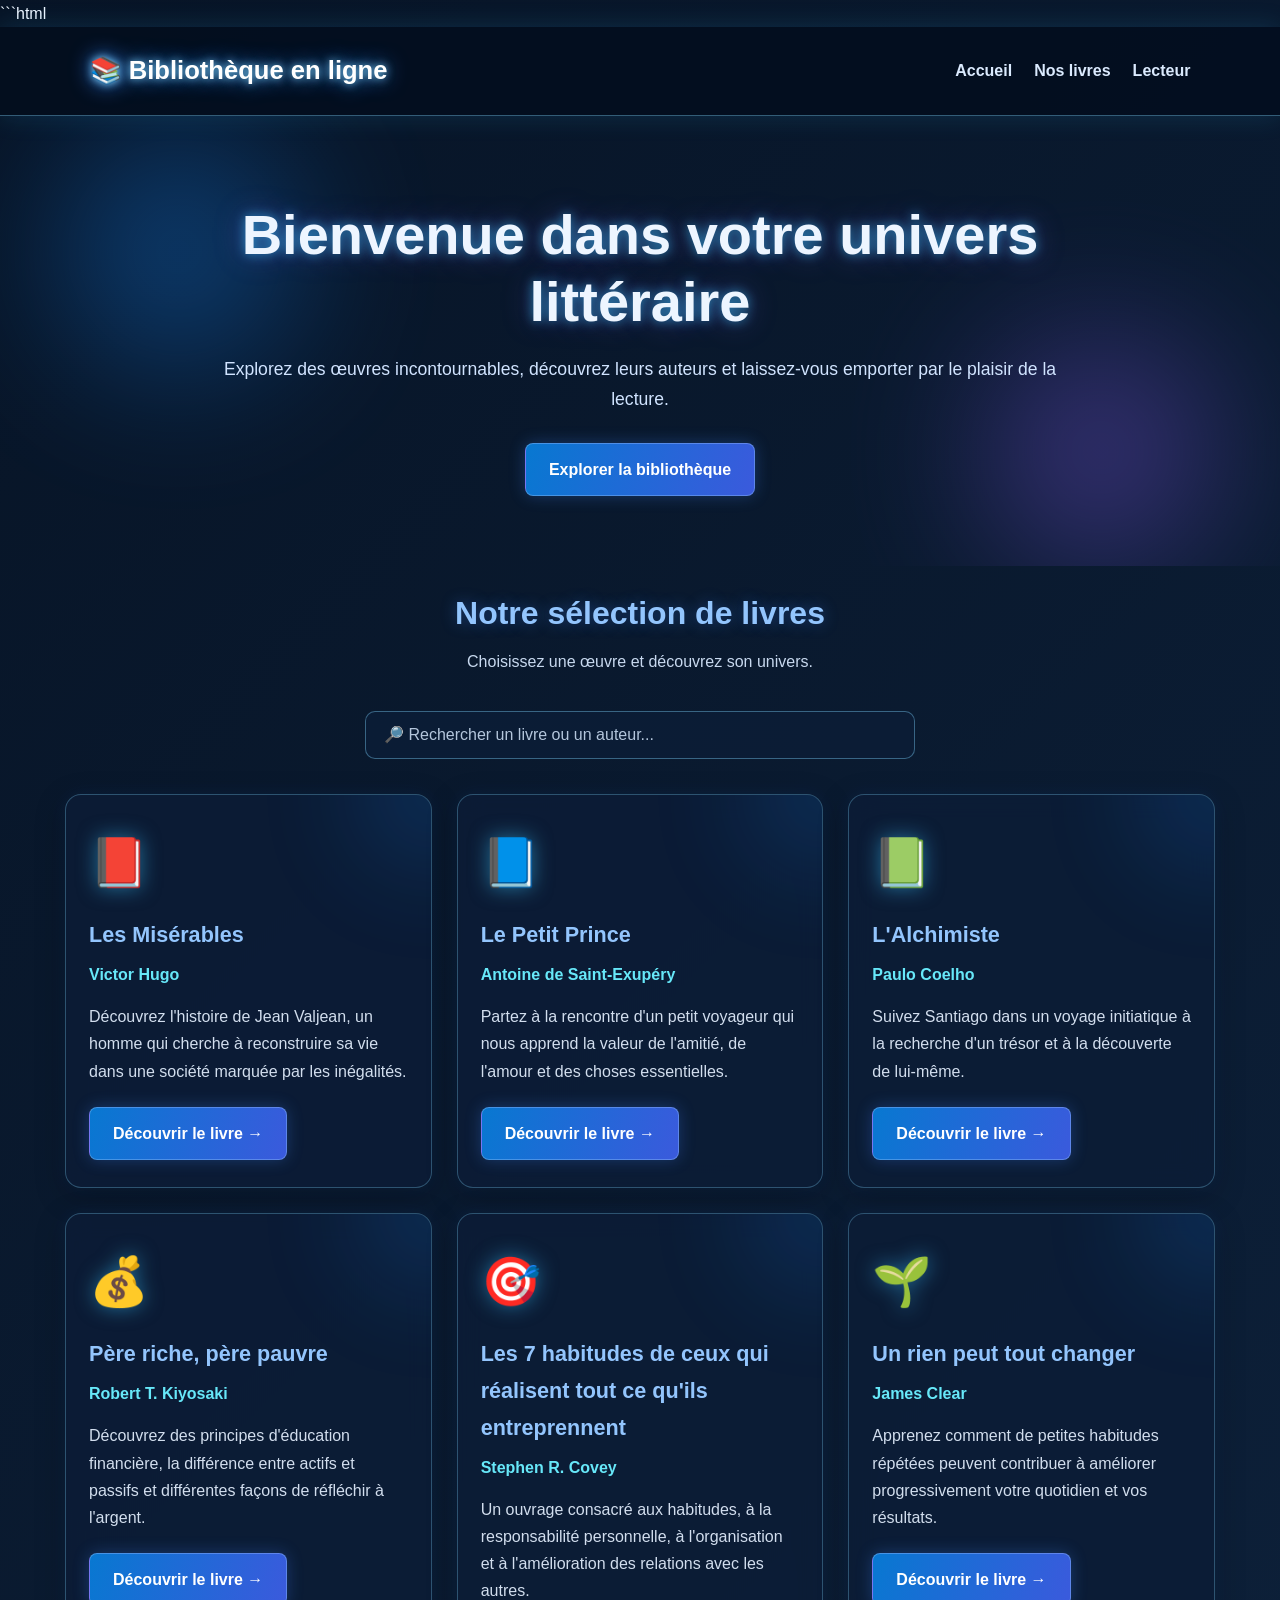
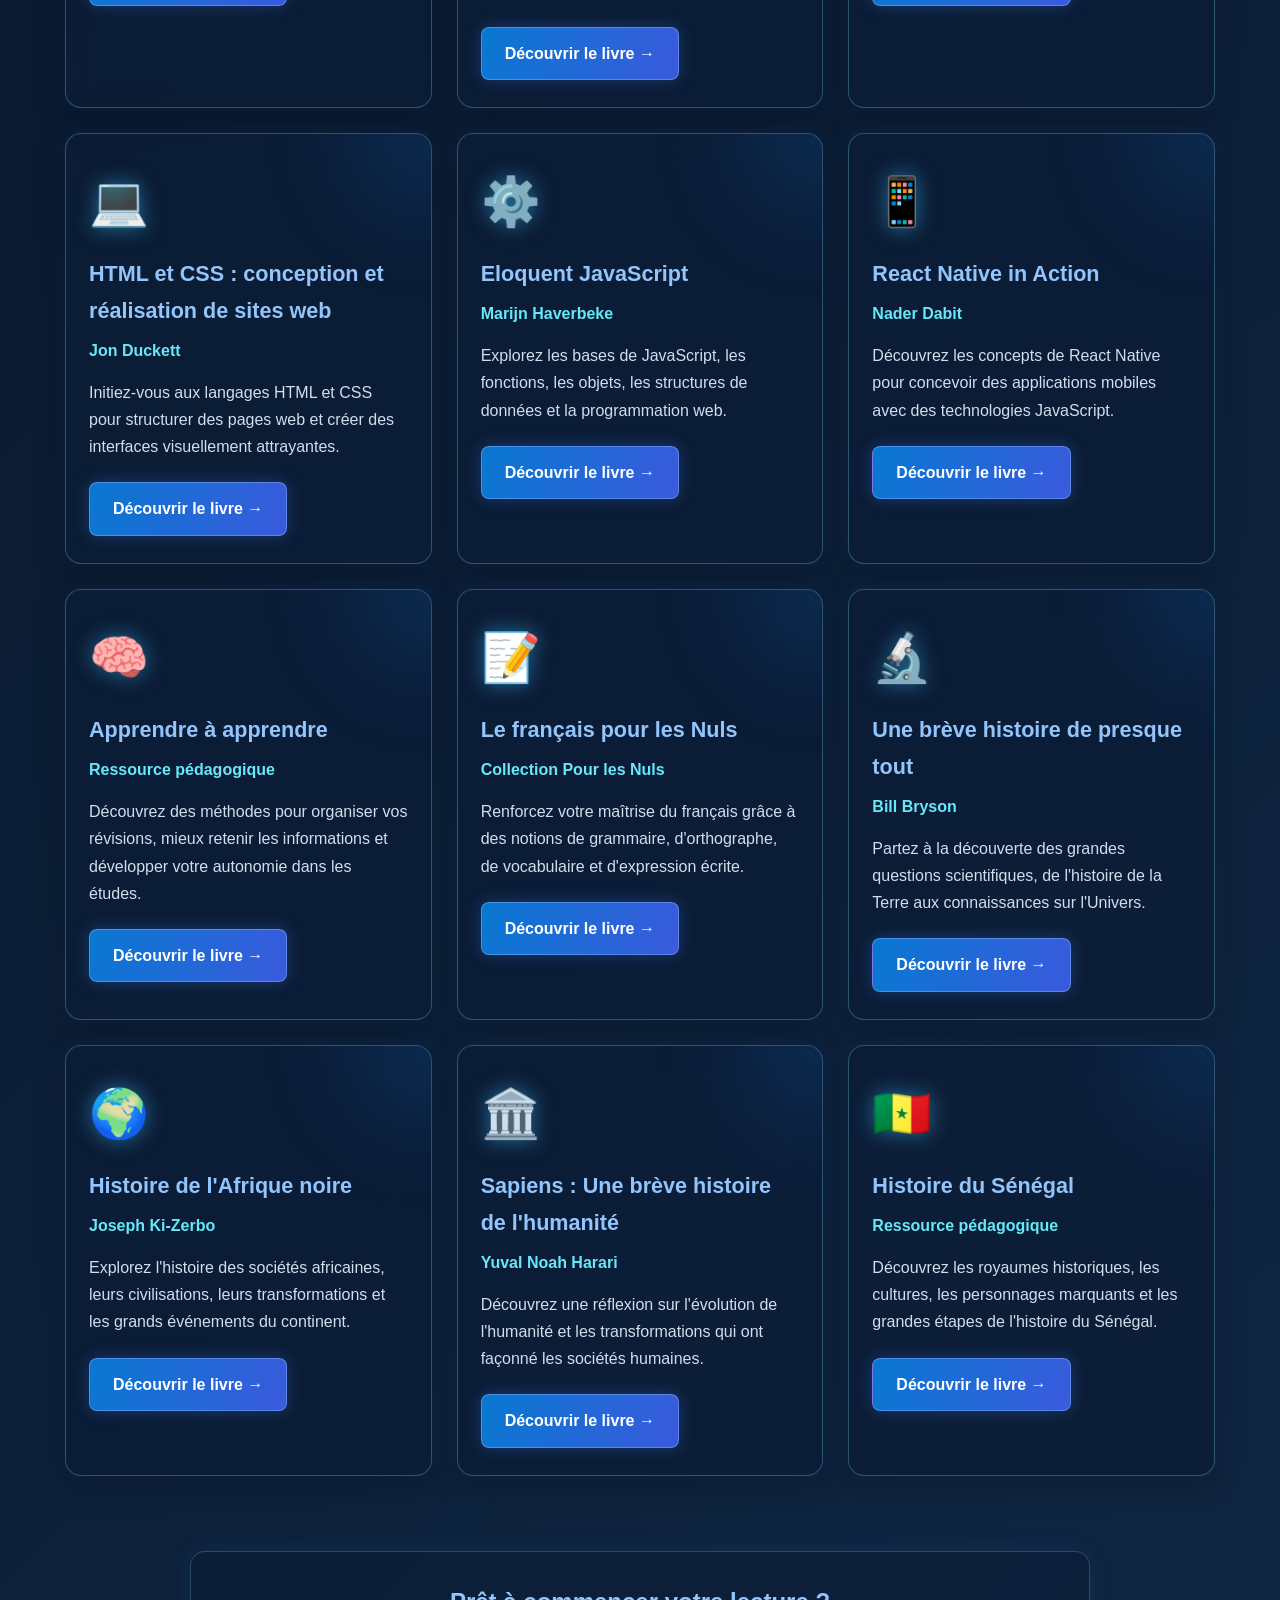
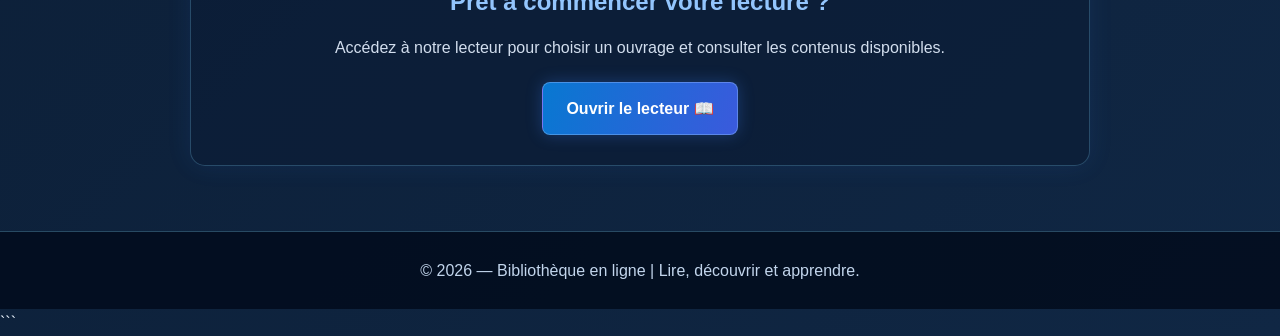
==== commit dd739560: "Update index.html" ====
--- a/index.html
+++ b/index.html
@@ -1,11 +1,10 @@
-
+```html
 <!DOCTYPE html>
 <html lang="fr">
 <head>
   <meta charset="UTF-8">
   <meta name="viewport" content="width=device-width, initial-scale=1.0">
   <meta name="theme-color" content="#071426">
-
   <title>Accueil | Bibliothèque en ligne</title>
 
   <style>
@@ -18,13 +17,7 @@
     body {
       font-family: Arial, sans-serif;
       color: #edf5ff;
-      background: linear-gradient(
-        135deg,
-        #071426,
-        #102744,
-        #201447,
-        #071426
-      );
+      background: linear-gradient(135deg, #071426, #102744, #201447, #071426);
       background-size: 300% 300%;
       animation: fondLumineux 15s ease infinite;
       line-height: 1.7;
@@ -55,9 +48,7 @@
     header h1 {
       font-size: 1.6rem;
       color: white;
-      text-shadow:
-        0 0 8px #7dd3fc,
-        0 0 22px #398bff;
+      text-shadow: 0 0 8px #7dd3fc, 0 0 22px #398bff;
     }
 
     nav {
@@ -127,9 +118,8 @@
       font-size: clamp(2rem, 5vw, 3.5rem);
       line-height: 1.2;
       margin-bottom: 20px;
-      text-shadow:
-        0 0 12px rgba(56, 189, 248, 0.7),
-        0 0 30px rgba(139, 92, 246, 0.4);
+      text-shadow: 0 0 12px rgba(56, 189, 248, 0.7),
+                   0 0 30px rgba(139, 92, 246, 0.4);
       animation: apparition 1s ease both;
     }
 
@@ -162,18 +152,15 @@
       font-weight: bold;
       border: 1px solid rgba(147, 197, 253, 0.4);
       box-shadow: 0 0 16px rgba(59, 130, 246, 0.3);
-      transition:
-        transform 0.3s ease,
-        box-shadow 0.3s ease,
-        background-position 0.4s ease;
+      transition: transform 0.3s ease, box-shadow 0.3s ease,
+                  background-position 0.4s ease;
     }
 
     .bouton:hover {
       transform: translateY(-3px);
       background-position: 100% 50%;
-      box-shadow:
-        0 0 12px #38bdf8,
-        0 0 28px rgba(59, 130, 246, 0.6);
+      box-shadow: 0 0 12px #38bdf8,
+                  0 0 28px rgba(59, 130, 246, 0.6);
     }
 
     .bibliotheque {
@@ -235,24 +222,16 @@
       border-radius: 16px;
       background: rgba(12, 29, 55, 0.85);
       border: 1px solid rgba(125, 211, 252, 0.3);
-      box-shadow:
-        0 8px 30px rgba(0, 0, 0, 0.25),
-        0 0 18px rgba(59, 130, 246, 0.1);
+      box-shadow: 0 8px 30px rgba(0, 0, 0, 0.25),
+                  0 0 18px rgba(59, 130, 246, 0.1);
       backdrop-filter: blur(12px);
-      transition:
-        transform 0.35s ease,
-        box-shadow 0.35s ease,
-        border-color 0.35s ease;
+      transition: transform 0.35s ease, box-shadow 0.35s ease,
+                  border-color 0.35s ease;
       animation: apparition 0.8s ease both;
     }
 
-    .livre:nth-child(2) {
-      animation-delay: 0.15s;
-    }
-
-    .livre:nth-child(3) {
-      animation-delay: 0.3s;
-    }
+    .livre:nth-child(2) { animation-delay: 0.15s; }
+    .livre:nth-child(3) { animation-delay: 0.3s; }
 
     .livre::before {
       content: "";
@@ -272,15 +251,12 @@
     .livre:hover {
       transform: translateY(-8px);
       border-color: rgba(103, 232, 249, 0.85);
-      box-shadow:
-        0 12px 35px rgba(0, 0, 0, 0.35),
-        0 0 22px rgba(56, 189, 248, 0.3),
-        0 0 45px rgba(139, 92, 246, 0.2);
-    }
-
-    .livre:hover::before {
-      opacity: 0.6;
-    }
+      box-shadow: 0 12px 35px rgba(0, 0, 0, 0.35),
+                  0 0 22px rgba(56, 189, 248, 0.3),
+                  0 0 45px rgba(139, 92, 246, 0.2);
+    }
+
+    .livre:hover::before { opacity: 0.6; }
 
     .livre .icone {
       font-size: 3rem;
@@ -313,9 +289,7 @@
       margin-bottom: 22px;
     }
 
-    .livre .bouton {
-      position: relative;
-    }
+    .livre .bouton { position: relative; }
 
     .aucun-resultat {
       display: none;
@@ -366,25 +340,11 @@
         text-align: center;
       }
 
-      header h1 {
-        font-size: 1.35rem;
-      }
-
-      .hero {
-        padding: 60px 18px;
-      }
-
-      .bibliotheque {
-        padding: 15px 16px 45px;
-      }
-
-      .grille {
-        grid-template-columns: 1fr;
-      }
-
-      .livre {
-        padding: 23px;
-      }
+      header h1 { font-size: 1.35rem; }
+      .hero { padding: 60px 18px; }
+      .bibliotheque { padding: 15px 16px 45px; }
+      .grille { grid-template-columns: 1fr; }
+      .livre { padding: 23px; }
 
       .presentation {
         margin: 0 16px 45px;
@@ -407,7 +367,6 @@
 <body>
   <header>
     <h1>📚 Bibliothèque en ligne</h1>
-
     <nav>
       <a href="index.html">Accueil</a>
       <a href="#livres">Nos livres</a>
@@ -418,12 +377,10 @@
   <section class="hero">
     <div class="hero-content">
       <h2>Bienvenue dans votre univers littéraire</h2>
-
       <p>
         Explorez des œuvres incontournables, découvrez leurs auteurs
         et laissez-vous emporter par le plaisir de la lecture.
       </p>
-
       <a href="#livres" class="bouton">Explorer la bibliothèque</a>
     </div>
   </section>
@@ -445,6 +402,9 @@
       >
 
       <div class="grille" id="grilleLivres">
+
+        <!-- LIVRES EXISTANTS -->
+
         <article class="livre" data-recherche="les misérables victor hugo roman historique social">
           <div class="icone" aria-hidden="true">📕</div>
           <h3>Les Misérables</h3>
@@ -453,9 +413,7 @@
             Découvrez l'histoire de Jean Valjean, un homme qui cherche
             à reconstruire sa vie dans une société marquée par les inégalités.
           </p>
-          <a class="bouton" href="lecteur.html">
-            Découvrir le livre →
-          </a>
+          <a class="bouton" href="lecteur.html">Découvrir le livre →</a>
         </article>
 
         <article class="livre" data-recherche="le petit prince antoine de saint exupéry conte philosophique amitié">
@@ -466,12 +424,10 @@
             Partez à la rencontre d'un petit voyageur qui nous apprend
             la valeur de l'amitié, de l'amour et des choses essentielles.
           </p>
-          <a class="bouton" href="lecteur.html">
-            Découvrir le livre →
-          </a>
-        </article>
-
-        <article class="livre" data-recherche="l'alchimiste alchimiste paulo coelho rêve aventure roman philosophique">
+          <a class="bouton" href="lecteur.html">Découvrir le livre →</a>
+        </article>
+
+        <article class="livre" data-recherche="l'alchimiste paulo coelho rêve aventure roman philosophique">
           <div class="icone" aria-hidden="true">📗</div>
           <h3>L'Alchimiste</h3>
           <p class="auteur">Paulo Coelho</p>
@@ -479,10 +435,149 @@
             Suivez Santiago dans un voyage initiatique à la recherche
             d'un trésor et à la découverte de lui-même.
           </p>
-          <a class="bouton" href="lecteur.html">
-            Découvrir le livre →
-          </a>
-        </article>
+          <a class="bouton" href="lecteur.html">Découvrir le livre →</a>
+        </article>
+
+        <!-- DÉVELOPPEMENT PERSONNEL -->
+
+        <article class="livre" data-recherche="pere riche pere pauvre robert kiyosaki argent finances education financiere entrepreneuriat">
+          <div class="icone" aria-hidden="true">💰</div>
+          <h3>Père riche, père pauvre</h3>
+          <p class="auteur">Robert T. Kiyosaki</p>
+          <p>
+            Découvrez des principes d'éducation financière, la différence
+            entre actifs et passifs et différentes façons de réfléchir à l'argent.
+          </p>
+          <a class="bouton" href="lecteur.html">Découvrir le livre →</a>
+        </article>
+
+        <article class="livre" data-recherche="7 habitudes ceux qui realisent tout entreprennent stephen covey habitudes organisation leadership">
+          <div class="icone" aria-hidden="true">🎯</div>
+          <h3>Les 7 habitudes de ceux qui réalisent tout ce qu'ils entreprennent</h3>
+          <p class="auteur">Stephen R. Covey</p>
+          <p>
+            Un ouvrage consacré aux habitudes, à la responsabilité personnelle,
+            à l'organisation et à l'amélioration des relations avec les autres.
+          </p>
+          <a class="bouton" href="lecteur.html">Découvrir le livre →</a>
+        </article>
+
+        <article class="livre" data-recherche="un rien peut tout changer james clear atomic habits habitudes productivite discipline">
+          <div class="icone" aria-hidden="true">🌱</div>
+          <h3>Un rien peut tout changer</h3>
+          <p class="auteur">James Clear</p>
+          <p>
+            Apprenez comment de petites habitudes répétées peuvent contribuer
+            à améliorer progressivement votre quotidien et vos résultats.
+          </p>
+          <a class="bouton" href="lecteur.html">Découvrir le livre →</a>
+        </article>
+
+        <!-- INFORMATIQUE ET DÉVELOPPEMENT WEB -->
+
+        <article class="livre" data-recherche="html css conception realisation sites web jon duckett informatique programmation developpement web">
+          <div class="icone" aria-hidden="true">💻</div>
+          <h3>HTML et CSS : conception et réalisation de sites web</h3>
+          <p class="auteur">Jon Duckett</p>
+          <p>
+            Initiez-vous aux langages HTML et CSS pour structurer des pages
+            web et créer des interfaces visuellement attrayantes.
+          </p>
+          <a class="bouton" href="lecteur.html">Découvrir le livre →</a>
+        </article>
+
+        <article class="livre" data-recherche="eloquent javascript marijn haverbeke javascript programmation algorithmes web">
+          <div class="icone" aria-hidden="true">⚙️</div>
+          <h3>Eloquent JavaScript</h3>
+          <p class="auteur">Marijn Haverbeke</p>
+          <p>
+            Explorez les bases de JavaScript, les fonctions, les objets,
+            les structures de données et la programmation web.
+          </p>
+          <a class="bouton" href="lecteur.html">Découvrir le livre →</a>
+        </article>
+
+        <article class="livre" data-recherche="react native in action nader dabit applications mobiles android ios javascript developpement">
+          <div class="icone" aria-hidden="true">📱</div>
+          <h3>React Native in Action</h3>
+          <p class="auteur">Nader Dabit</p>
+          <p>
+            Découvrez les concepts de React Native pour concevoir des
+            applications mobiles avec des technologies JavaScript.
+          </p>
+          <a class="bouton" href="lecteur.html">Découvrir le livre →</a>
+        </article>
+
+        <!-- APPRENTISSAGE ET CULTURE GÉNÉRALE -->
+
+        <article class="livre" data-recherche="apprendre a apprendre methodes apprentissage memoire revision education etudes">
+          <div class="icone" aria-hidden="true">🧠</div>
+          <h3>Apprendre à apprendre</h3>
+          <p class="auteur">Ressource pédagogique</p>
+          <p>
+            Découvrez des méthodes pour organiser vos révisions, mieux retenir
+            les informations et développer votre autonomie dans les études.
+          </p>
+          <a class="bouton" href="lecteur.html">Découvrir le livre →</a>
+        </article>
+
+        <article class="livre" data-recherche="francais pour les nuls langue francaise grammaire orthographe vocabulaire expression">
+          <div class="icone" aria-hidden="true">📝</div>
+          <h3>Le français pour les Nuls</h3>
+          <p class="auteur">Collection Pour les Nuls</p>
+          <p>
+            Renforcez votre maîtrise du français grâce à des notions de
+            grammaire, d'orthographe, de vocabulaire et d'expression écrite.
+          </p>
+          <a class="bouton" href="lecteur.html">Découvrir le livre →</a>
+        </article>
+
+        <article class="livre" data-recherche="une breve histoire de presque tout bill bryson science univers terre histoire decouvertes">
+          <div class="icone" aria-hidden="true">🔬</div>
+          <h3>Une brève histoire de presque tout</h3>
+          <p class="auteur">Bill Bryson</p>
+          <p>
+            Partez à la découverte des grandes questions scientifiques,
+            de l'histoire de la Terre aux connaissances sur l'Univers.
+          </p>
+          <a class="bouton" href="lecteur.html">Découvrir le livre →</a>
+        </article>
+
+        <!-- HISTOIRE ET CIVILISATIONS -->
+
+        <article class="livre" data-recherche="histoire afrique noire joseph ki zerbo afrique histoire civilisations cultures">
+          <div class="icone" aria-hidden="true">🌍</div>
+          <h3>Histoire de l'Afrique noire</h3>
+          <p class="auteur">Joseph Ki-Zerbo</p>
+          <p>
+            Explorez l'histoire des sociétés africaines, leurs civilisations,
+            leurs transformations et les grands événements du continent.
+          </p>
+          <a class="bouton" href="lecteur.html">Découvrir le livre →</a>
+        </article>
+
+        <article class="livre" data-recherche="sapiens une breve histoire humanite yuval noah harari humanite histoire societes">
+          <div class="icone" aria-hidden="true">🏛️</div>
+          <h3>Sapiens : Une brève histoire de l'humanité</h3>
+          <p class="auteur">Yuval Noah Harari</p>
+          <p>
+            Découvrez une réflexion sur l'évolution de l'humanité et les
+            transformations qui ont façonné les sociétés humaines.
+          </p>
+          <a class="bouton" href="lecteur.html">Découvrir le livre →</a>
+        </article>
+
+        <article class="livre" data-recherche="histoire du senegal senegal histoire afrique de l'ouest cultures royaumes">
+          <div class="icone" aria-hidden="true">🇸🇳</div>
+          <h3>Histoire du Sénégal</h3>
+          <p class="auteur">Ressource pédagogique</p>
+          <p>
+            Découvrez les royaumes historiques, les cultures, les personnages
+            marquants et les grandes étapes de l'histoire du Sénégal.
+          </p>
+          <a class="bouton" href="lecteur.html">Découvrir le livre →</a>
+        </article>
+
       </div>
 
       <p class="aucun-resultat" id="aucunResultat">
@@ -541,3 +636,4 @@
   </script>
 </body>
 </html>
+```
